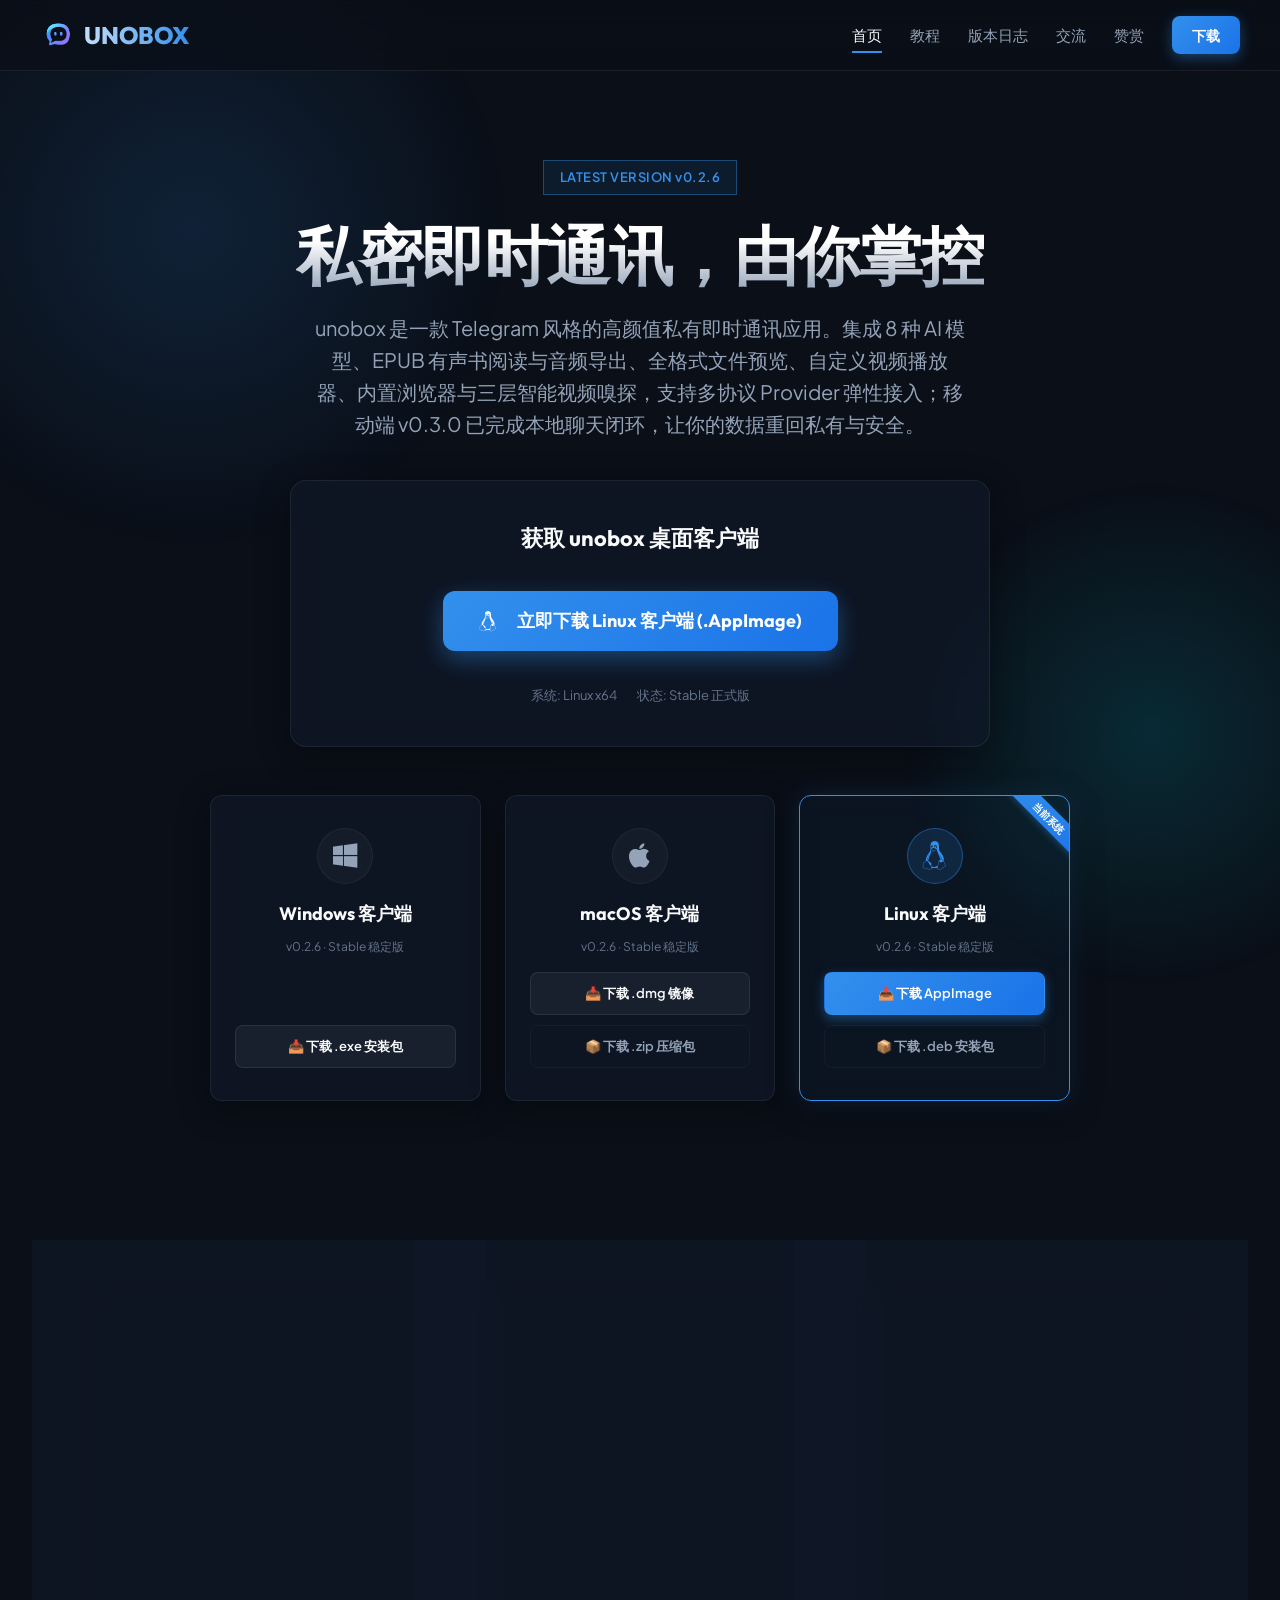
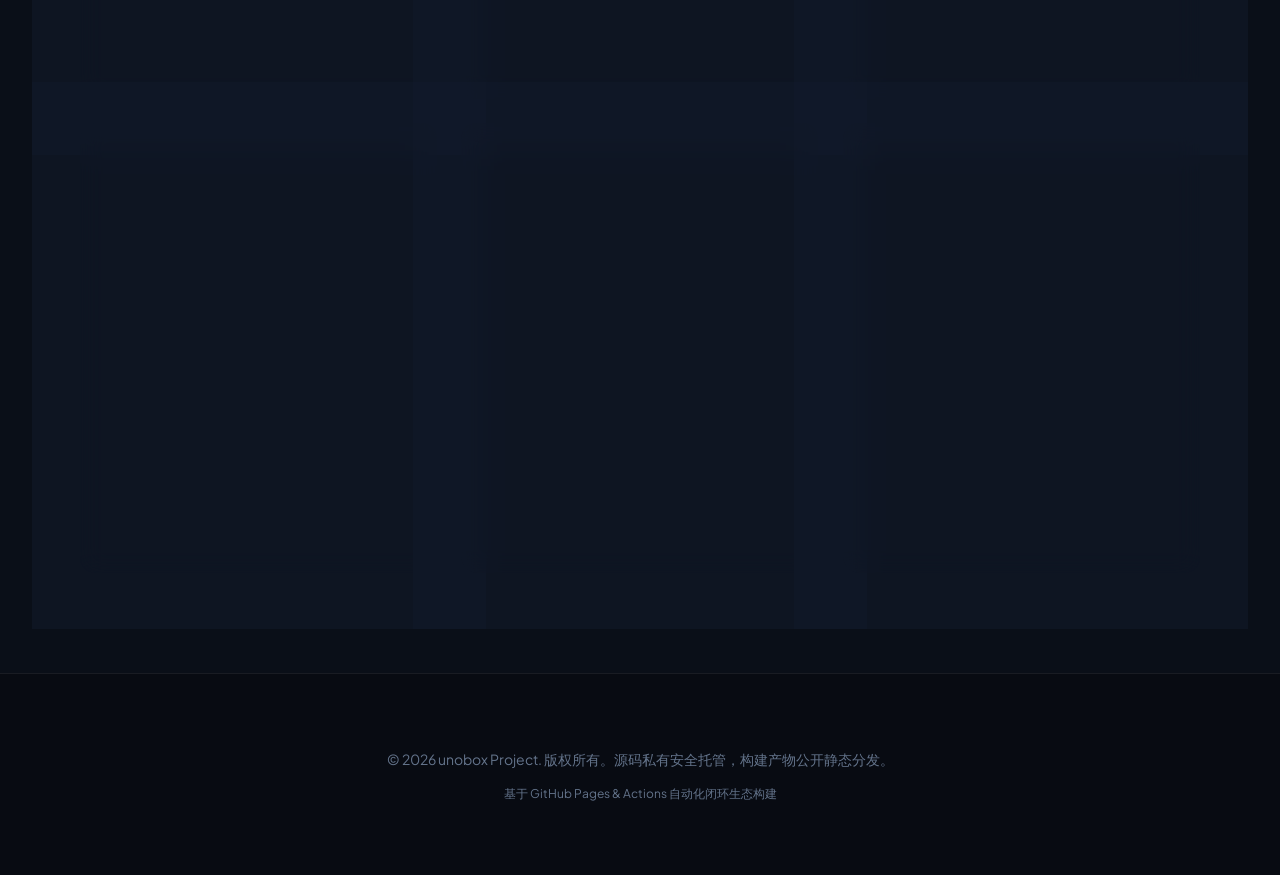
==== index.html @ 7100b358 "deploy: samjoeyang/unobox@f9435d2f062d0c96b556711389c3428096dec81f" ====
<!DOCTYPE html>
<html lang="zh-CN">

<head>
  <meta charset="UTF-8">
  <meta name="viewport" content="width=device-width, initial-scale=1.0">
  <title>unobox - 跨平台私有即时通讯应用官网</title>
  <meta name="description"
    content="unobox 是一款极速、安全的 Telegram 风格跨平台私有即时通讯应用，支持端到端加密，集成 8 种 AI 模型、全格式文件预览、内置浏览器智能嗅探，支持多协议 Provider 弹性接入。">
  <link rel="stylesheet" href="assets/style.css">
  <link rel="stylesheet" href="https://cdn.bootcdn.net/ajax/libs/font-awesome/6.5.2/css/all.min.css">
</head>

<body>
  <!-- 发光粒子装饰 -->
  <div class="bg-glow-1"></div>
  <div class="bg-glow-2"></div>

  <!-- 导航栏 -->
  <nav class="navbar">
    <a href="index.html" class="navbar-brand">
      <img src="icon/icon.png" alt="" class="navbar-icon"><span>UNOBOX</span>
    </a>
    <div class="nav-links">
      <a href="index.html" class="nav-link active">首页</a>
      <a href="usage.html" class="nav-link">教程</a>
      <a href="changelog.html" class="nav-link">版本日志</a>
      <a href="community.html" class="nav-link">交流</a>
      <a href="donate.html" class="nav-link">赞赏</a>
      <a href="unobox-Setup-0.1.0.exe" class="btn-nav-download" id="nav-download-btn">下载</a>
    </div>
  </nav>

  <!-- Hero 主视觉区 -->
  <section class="hero">
    <div class="badge-version">LATEST VERSION v0.3.0</div>
    <h1>私密即时通讯，由你掌控</h1>
    <p>unobox 是一款 Telegram 风格的高颜值私有即时通讯应用。集成 8 种 AI 模型、EPUB 有声书阅读与音频导出、全格式文件预览、自定义视频播放器、内置浏览器与三层智能视频嗅探，支持多协议 Provider
      弹性接入；移动端 v0.3.0 已完成本地聊天闭环，让你的数据重回私有与安全。</p>

    <!-- 下载卡片 -->
    <div class="glass-card download-hero-card">
      <h3 class="download-title">获取 unobox 桌面客户端</h3>

      <div class="download-buttons">
        <a href="https://github.com/samjoeyang/unobox-release/releases/download/v0.1.0/unobox-Setup-0.1.0.exe"
          class="btn-primary-lg" id="hero-download-btn">
          <span id="hero-download-icon"></span>
          <span id="hero-download-text">立即下载 Windows 客户端 (.exe)</span>
        </a>
      </div>

      <div class="download-meta">
        <span id="download-platform-info">系统: Windows x64 (NSIS)</span>
        <span>状态: Stable 正式版</span>
      </div>
    </div>

    <!-- 全平台版本下载区 -->
    <div class="platform-grid" id="platform-grid">
      <!-- Windows 卡片 -->
      <div class="platform-card" id="card-win">
        <div class="platform-icon">
          <i class="fa-brands fa-windows" style="font-size:28px"></i>
        </div>
        <h4 class="platform-title">Windows 客户端</h4>
        <span class="platform-version">v0.1.0 · Stable 稳定版</span>
        <div class="platform-download-buttons">
          <a href="#" id="win-primary-btn" class="btn-download-sm primary">
            📥 下载 .exe 安装包
          </a>
        </div>
      </div>

      <!-- macOS 卡片 -->
      <div class="platform-card" id="card-mac">
        <div class="platform-icon">
          <i class="fa-brands fa-apple" style="font-size:28px"></i>
        </div>
        <h4 class="platform-title">macOS 客户端</h4>
        <span class="platform-version">v0.1.0 · Stable 稳定版</span>
        <div class="platform-download-buttons">
          <a href="#" id="mac-primary-btn" class="btn-download-sm primary">
            📥 下载 .dmg 镜像
          </a>
          <a href="#" id="mac-secondary-btn" class="btn-download-sm secondary">
            📦 下载 .zip 压缩包
          </a>
        </div>
      </div>

      <!-- Linux 卡片 -->
      <div class="platform-card" id="card-linux">
        <div class="platform-icon">
          <i class="fa-brands fa-linux" style="font-size:28px"></i>
        </div>
        <h4 class="platform-title">Linux 客户端</h4>
        <span class="platform-version">v0.1.0 · Stable 稳定版</span>
        <div class="platform-download-buttons">
          <a href="#" id="linux-primary-btn" class="btn-download-sm primary">
            📥 下载 AppImage
          </a>
          <a href="#" id="linux-secondary-btn" class="btn-download-sm secondary">
            📦 下载 .deb 安装包
          </a>
        </div>
      </div>
    </div>
  </section>

  <!-- 特性卡片展示区 -->
  <section class="features-grid">
    <div class="glass-card feature-item">
      <div class="feature-icon">🛡️</div>
      <h3>数据主权，绝对掌控 🔒</h3>
      <p>支持纯本地 SQLite 存储模式，数据完全离线可用。三种协议均提供端到端加密：本地 XSalsa20-Poly1305 / WebSocket X3DH+Double Ratchet / Matrix Olm+Megolm，密钥备份恢复、多服务器管理均已内置。提供三种部署级加密策略（明文版 / 自由选择 / 强制加密），满足个人到企业的不同安全合规需求。自建服务端无第三方数据监控，Channel 支持仅本地保存，真正保障您的信息安全。</p>
    </div>
    <div class="glass-card feature-item">
      <div class="feature-icon">🎨</div>
      <h3>Telegram 风格，极致体验</h3>
      <p>高保真复刻 Telegram 三栏式布局、精美消息气泡、深色/浅色主题配色。完整实现群组管理、Channel、Bot 框架、话题模式、群投票、发言冷却等 Telegram 核心功能。</p>
    </div>
    <div class="glass-card feature-item">
      <div class="feature-icon">🔌</div>
      <h3>多协议接入，弹性扩展</h3>
      <p>基于 IServerProvider 统一接口设计，已完整实现本地存储、WebSocket 自建服务端、Matrix 联邦网络三种协议适配器。支持热插拔，无需重启即可增减服务器，打破协议壁垒。</p>
    </div>
    <div class="glass-card feature-item">
      <div class="feature-icon">🤖</div>
      <h3>8 种 AI 模型，深度集成</h3>
      <p>已完整接入 OpenAI、Claude、Gemini、DeepSeek、OpenRouter、Qwen、MiniMax 及自定义接口。支持流式逐字输出、思考过程可视化、多轮对话上下文、会话持久化存储，AI 能力触手可及。
      </p>
    </div>
    <div class="glass-card feature-item">
      <div class="feature-icon">🧩</div>
      <h3>全格式文件，一站预览</h3>
      <p><strong>📖 电子书与有声书</strong> — EPUB 完整阅读器（字号/行距/主题/CFI 位置记忆/FTS5 全文搜索），有声书 TTS 逐句朗读 + 自动翻页 + 导出 WAV/MP3 音频。</p>
      <p><strong>🎬 视频播放器</strong> — 自定义播放器（进度条拖拽/倍速 0.25x-16x/全屏控件/字幕系统/音量·进度·速度全持久化），FFmpeg 自动转码 + 封面缩略图 + 视频笔记。</p>
      <p>Word / Excel / CSV 在线预览，PDF 分页浏览，Markdown 渲染，开箱即用。</p>
    </div>
    <div class="glass-card feature-item">
      <div class="feature-icon">🌐</div>
      <h3>内置浏览器，智能嗅探</h3>
      <p>聊天中链接一键在独立浏览器窗口中打开（前进/后退/刷新/地址栏）。自动三层嗅探（URL 正则 + Content-Type + JS 注入）视频资源，嗅探到的 MP4 / M3U8 / HLS
        可一键弹出独立播放器窗口观看，搭配反检测脚本畅享无缝体验。</p>
    </div>
  </section>

  <!-- 底部 -->
  <footer class="footer">
    <p>© 2026 unobox Project. 版权所有。源码私有安全托管，构建产物公开静态分发。</p>
    <p style="font-size: 12px; color: var(--text-muted); margin-top: 8px;">基于 GitHub Pages & Actions 自动化闭环生态构建</p>
  </footer>

  <script>
    // 三个平台的图标 SVG
    const svgIcons = {
      win: `<i class="fa-brands fa-windows" style="font-size:20px;margin-right:8px;vertical-align:middle"></i>`,
      mac: `<i class="fa-brands fa-apple" style="font-size:20px;margin-right:8px;vertical-align:middle"></i>`,
      linux: `<i class="fa-brands fa-linux" style="font-size:20px;margin-right:8px;vertical-align:middle"></i>`
    };

    let currentVersion = '0.3.0'; // 默认 fallback

    // 智能检测操作系统
    function getOS() {
      if (navigator.userAgentData && navigator.userAgentData.platform) {
        const platform = navigator.userAgentData.platform.toLowerCase();
        if (platform.includes('mac')) return 'mac';
        if (platform.includes('linux')) return 'linux';
        if (platform.includes('win')) return 'win';
      }

      const ua = navigator.userAgent.toLowerCase();
      if (ua.indexOf('macintosh') >= 0 || ua.indexOf('mac os') >= 0) return 'mac';
      if (ua.indexOf('linux') >= 0 && ua.indexOf('android') === -1) return 'linux';
      return 'win'; // 默认 Windows
    }

    const detectedOS = getOS();

    function updateDownloadLinks(version) {
      const winExe = `https://github.com/samjoeyang/unobox-release/releases/download/v${version}/unobox-Setup-${version}.exe`;
      const macDmg = `https://github.com/samjoeyang/unobox-release/releases/download/v${version}/unobox-${version}-arm64.dmg`;
      const macZip = `https://github.com/samjoeyang/unobox-release/releases/download/v${version}/unobox-${version}-arm64-mac.zip`;
      const linuxAppImage = `https://github.com/samjoeyang/unobox-release/releases/download/v${version}/unobox-${version}.AppImage`;
      const linuxDeb = `https://github.com/samjoeyang/unobox-release/releases/download/v${version}/unobox_${version}_amd64.deb`;

      // 更新下方分类卡片中的链接
      document.getElementById('win-primary-btn').setAttribute('href', winExe);
      document.getElementById('mac-primary-btn').setAttribute('href', macDmg);
      document.getElementById('mac-secondary-btn').setAttribute('href', macZip);
      document.getElementById('linux-primary-btn').setAttribute('href', linuxAppImage);
      document.getElementById('linux-secondary-btn').setAttribute('href', linuxDeb);

      // 更新所有小卡片上的版本号文本
      const versionLabels = document.querySelectorAll('.platform-version');
      versionLabels.forEach(label => {
        label.innerText = `v${version} · Stable 稳定版`;
      });

      // 更新顶部 Badge 版本号
      const badge = document.querySelector('.badge-version');
      if (badge) {
        badge.innerText = `LATEST VERSION v${version}`;
      }

      // 根据系统平台更新主下载大按钮
      const heroBtn = document.getElementById('hero-download-btn');
      const heroText = document.getElementById('hero-download-text');
      const heroIcon = document.getElementById('hero-download-icon');
      const navBtn = document.getElementById('nav-download-btn');
      const platformInfo = document.getElementById('download-platform-info');

      // 清除可能残留的 active 类
      document.getElementById('card-win').classList.remove('active');
      document.getElementById('card-mac').classList.remove('active');
      document.getElementById('card-linux').classList.remove('active');

      if (detectedOS === 'mac') {
        heroBtn.setAttribute('href', macDmg);
        if (navBtn) navBtn.setAttribute('href', macDmg);
        heroText.innerText = ' 立即下载 macOS 客户端 (.dmg)';
        heroIcon.innerHTML = svgIcons.mac;
        if (platformInfo) platformInfo.innerText = '系统: macOS (Apple Silicon)';
        document.getElementById('card-mac').classList.add('active');
      } else if (detectedOS === 'linux') {
        heroBtn.setAttribute('href', linuxAppImage);
        if (navBtn) navBtn.setAttribute('href', linuxAppImage);
        heroText.innerText = ' 立即下载 Linux 客户端 (.AppImage)';
        heroIcon.innerHTML = svgIcons.linux;
        if (platformInfo) platformInfo.innerText = '系统: Linux x64';
        document.getElementById('card-linux').classList.add('active');
      } else {
        heroBtn.setAttribute('href', winExe);
        if (navBtn) navBtn.setAttribute('href', winExe);
        heroText.innerText = ' 立即下载 Windows 客户端 (.exe)';
        heroIcon.innerHTML = svgIcons.win;
        if (platformInfo) platformInfo.innerText = '系统: Windows x64 (NSIS)';
        document.getElementById('card-win').classList.add('active');
      }
    }

    // 自动获取最新版本号
    fetch('latest.yml')
      .then(res => res.text())
      .then(yml => {
        const match = yml.match(/version:\s*([0-9.]+)/);
        if (match && match[1]) {
          currentVersion = match[1];
        }
        updateDownloadLinks(currentVersion);
      })
      .catch(e => {
        console.log('读取 latest.yml 失败，采用默认版本链接');
        updateDownloadLinks(currentVersion);
      });
  </script>
  <!-- Google tag (gtag.js) -->
  <script async src="https://www.googletagmanager.com/gtag/js?id=G-DKH8M8LSNW"></script>
  <script>
    window.dataLayer = window.dataLayer || [];
    function gtag() { dataLayer.push(arguments); }
    gtag('js', new Date());

    gtag('config', 'G-DKH8M8LSNW');
  </script>
</body>

</html>
---- assets/style.css ----
/* ─── unobox Premium Design System — 静态官网公共样式 ─── */

@import url('https://fonts.googleapis.com/css2?family=Outfit:wght@300;400;500;600;700;800&family=Plus+Jakarta+Sans:wght@300;400;500;600;700&display=swap');

:root {
  --font-display: 'Outfit', sans-serif;
  --font-body: 'Plus Jakarta Sans', sans-serif;

  /* HSL 调色系统 */
  --bg-base: #0a0f18;
  --bg-surface: rgba(18, 26, 42, 0.6);
  --bg-surface-hover: rgba(26, 38, 60, 0.8);
  --border-color: rgba(255, 255, 255, 0.07);
  --border-glow: rgba(51, 144, 236, 0.2);

  /* 经典 Telegram 蓝渐变 */
  --primary: #3390ec;
  --primary-glow: rgba(51, 144, 236, 0.4);
  --primary-gradient: linear-gradient(135deg, #3390ec 0%, #1a73e8 100%);
  --accent-gradient: linear-gradient(135deg, #00f2fe 0%, #4facfe 100%);

  /* 文字 */
  --text-primary: #f8fafc;
  --text-secondary: #94a3b8;
  --text-muted: #64748b;

  --shadow-premium: 0 8px 32px 0 rgba(0, 0, 0, 0.37);
  --radius-lg: 16px;
  --radius-md: 12px;
  --radius-sm: 8px;

  --transition-smooth: all 0.4s cubic-bezier(0.16, 1, 0.3, 1);
}

/* 全局重置 */
*, *::before, *::after {
  box-sizing: border-box;
}

body {
  margin: 0;
  padding: 0;
  background-color: var(--bg-base);
  color: var(--text-primary);
  font-family: var(--font-body);
  -webkit-font-smoothing: antialiased;
  overflow-x: hidden;
  line-height: 1.6;
}

/* 背景酷炫流光粒子发光效果 */
.bg-glow-1 {
  position: fixed;
  top: -10%;
  left: -10%;
  width: 50vw;
  height: 50vw;
  background: radial-gradient(circle, rgba(51, 144, 236, 0.15) 0%, transparent 70%);
  z-index: -1;
  pointer-events: none;
  animation: float-glow 20s infinite alternate;
}

.bg-glow-2 {
  position: fixed;
  bottom: -10%;
  right: -10%;
  width: 40vw;
  height: 40vw;
  background: radial-gradient(circle, rgba(0, 242, 254, 0.12) 0%, transparent 70%);
  z-index: -1;
  pointer-events: none;
  animation: float-glow 25s infinite alternate-reverse;
}

@keyframes float-glow {
  0% { transform: translate(0, 0) scale(1); }
  100% { transform: translate(10%, 8%) scale(1.2); }
}

/* 导航栏 (Glassmorphism) */
.navbar {
  position: fixed;
  top: 0;
  left: 0;
  width: 100%;
  padding: 16px 40px;
  background: rgba(10, 15, 24, 0.7);
  backdrop-filter: blur(16px);
  -webkit-backdrop-filter: blur(16px);
  border-bottom: 1px solid var(--border-color);
  display: flex;
  justify-content: space-between;
  align-items: center;
  z-index: 1000;
  transition: var(--transition-smooth);
}

.navbar-brand {
  font-family: var(--font-display);
  font-size: 24px;
  font-weight: 800;
  background: linear-gradient(90deg, #fff, var(--primary));
  -webkit-background-clip: text;
  -webkit-text-fill-color: transparent;
  display: flex;
  align-items: center;
  gap: 8px;
  text-decoration: none;
}

.navbar-icon {
  width: 36px;
  height: 36px;
  border-radius: 6px;
  flex-shrink: 0;
  -webkit-text-fill-color: initial;
}

.nav-links {
  display: flex;
  gap: 28px;
  align-items: center;
}

.nav-link {
  color: var(--text-secondary);
  text-decoration: none;
  font-weight: 500;
  font-size: 15px;
  transition: var(--transition-smooth);
  position: relative;
}

.nav-link:hover, .nav-link.active {
  color: var(--text-primary);
}

.nav-link::after {
  content: '';
  position: absolute;
  bottom: -6px;
  left: 0;
  width: 0;
  height: 2px;
  background-color: var(--primary);
  transition: var(--transition-smooth);
}

.nav-link:hover::after, .nav-link.active::after {
  width: 100%;
}

/* Premium 按钮 */
.btn-nav-download {
  background: var(--primary-gradient);
  color: #fff;
  padding: 8px 20px;
  border-radius: var(--radius-sm);
  text-decoration: none;
  font-weight: 600;
  font-size: 14px;
  box-shadow: 0 4px 14px var(--primary-glow);
  transition: var(--transition-smooth);
}

.btn-nav-download:hover {
  transform: translateY(-2px);
  box-shadow: 0 6px 20px rgba(51, 144, 236, 0.6);
}

/* Hero Section */
.hero {
  padding: 160px 40px 100px;
  max-width: 1200px;
  margin: 0 auto;
  text-align: center;
  display: flex;
  flex-direction: column;
  align-items: center;
}

.badge-version {
  background: rgba(51, 144, 236, 0.1);
  border: 1px solid var(--primary-glow);
  color: var(--primary);
  padding: 6px 16px;
  border-radius: var(--radius-full);
  font-size: 13px;
  font-weight: 600;
  letter-spacing: 0.5px;
  margin-bottom: 24px;
  animation: pulse-border 2s infinite;
}

@keyframes pulse-border {
  0%, 100% { box-shadow: 0 0 0 0 rgba(51, 144, 236, 0.3); }
  50% { box-shadow: 0 0 0 8px rgba(51, 144, 236, 0); }
}

.hero h1 {
  font-family: var(--font-display);
  font-size: 64px;
  font-weight: 800;
  line-height: 1.15;
  margin: 0 0 20px 0;
  letter-spacing: -1.5px;
  background: linear-gradient(180deg, #ffffff 30%, var(--text-secondary) 100%);
  -webkit-background-clip: text;
  -webkit-text-fill-color: transparent;
}

.hero p {
  font-size: 20px;
  color: var(--text-secondary);
  max-width: 650px;
  margin: 0 0 40px 0;
  font-weight: 400;
}

/* 毛玻璃容器卡片 */
.glass-card {
  background: var(--bg-surface);
  backdrop-filter: blur(12px);
  -webkit-backdrop-filter: blur(12px);
  border: 1px solid var(--border-color);
  border-radius: var(--radius-lg);
  box-shadow: var(--shadow-premium);
  transition: var(--transition-smooth);
}

.glass-card:hover {
  border-color: var(--border-glow);
  box-shadow: 0 12px 40px rgba(51, 144, 236, 0.15);
}

/* 巨幅下载面板 */
.download-hero-card {
  padding: 40px;
  width: 100%;
  max-width: 700px;
  display: flex;
  flex-direction: column;
  gap: 24px;
  margin-bottom: 48px;
}

.download-title {
  font-size: 22px;
  font-weight: 700;
  margin: 0;
  font-family: var(--font-display);
}

.btn-primary-lg {
  background: var(--primary-gradient);
  color: #fff;
  padding: 16px 36px;
  border-radius: var(--radius-md);
  text-decoration: none;
  font-family: var(--font-display);
  font-weight: 700;
  font-size: 18px;
  display: inline-flex;
  align-items: center;
  justify-content: center;
  gap: 12px;
  box-shadow: 0 8px 24px var(--primary-glow);
  transition: var(--transition-smooth);
  border: none;
  cursor: pointer;
}

.btn-primary-lg:hover {
  transform: translateY(-3px) scale(1.02);
  box-shadow: 0 12px 32px rgba(51, 144, 236, 0.7);
}

.download-meta {
  font-size: 13px;
  color: var(--text-muted);
  display: flex;
  justify-content: center;
  gap: 20px;
}

.download-buttons {
  margin: 10px 0;
}

/* 全平台下载网格 */
.platform-grid {
  display: grid;
  grid-template-columns: repeat(3, 1fr);
  gap: 24px;
  width: 100%;
  max-width: 900px;
  margin: 0 auto 80px;
  padding: 0 20px;
}

/* 全平台下载卡片 */
.platform-card {
  padding: 32px 24px;
  display: flex;
  flex-direction: column;
  align-items: center;
  text-align: center;
  gap: 16px;
  background: var(--bg-surface);
  backdrop-filter: blur(12px);
  -webkit-backdrop-filter: blur(12px);
  border: 1px solid var(--border-color);
  border-radius: var(--radius-md);
  box-shadow: var(--shadow-premium);
  transition: var(--transition-smooth);
  position: relative;
  overflow: hidden;
}

.platform-card:hover {
  border-color: var(--border-glow);
  box-shadow: 0 12px 40px rgba(51, 144, 236, 0.12);
  transform: translateY(-4px);
}

/* 卡片内部的平台图标 */
.platform-card .platform-icon {
  width: 56px;
  height: 56px;
  display: flex;
  align-items: center;
  justify-content: center;
  border-radius: 50%;
  background: rgba(255, 255, 255, 0.03);
  border: 1px solid rgba(255, 255, 255, 0.05);
  color: var(--text-secondary);
  transition: var(--transition-smooth);
}

.platform-card:hover .platform-icon {
  transform: scale(1.1);
  color: var(--primary);
  background: rgba(51, 144, 236, 0.1);
  border-color: var(--primary-glow);
}

/* 卡片激活/高亮状态 */
.platform-card.active {
  border-color: var(--primary);
  background: rgba(51, 144, 236, 0.04);
  box-shadow: 0 0 24px rgba(51, 144, 236, 0.15), var(--shadow-premium);
}

.platform-card.active::before {
  content: '当前系统';
  position: absolute;
  top: 12px;
  right: -28px;
  background: var(--primary-gradient);
  color: #fff;
  font-size: 10px;
  font-weight: 700;
  padding: 2px 28px;
  transform: rotate(45deg);
  box-shadow: 0 2px 6px rgba(51, 144, 236, 0.3);
}

.platform-card.active .platform-icon {
  color: var(--primary);
  background: rgba(51, 144, 236, 0.15);
  border-color: var(--primary-glow);
}

.platform-title {
  font-family: var(--font-display);
  font-size: 18px;
  font-weight: 700;
  margin: 0;
  color: var(--text-primary);
  display: flex;
  align-items: center;
  gap: 6px;
}

.platform-version {
  font-size: 12px;
  color: var(--text-muted);
  margin-top: -8px;
}

/* 按钮组 */
.platform-download-buttons {
  display: flex;
  flex-direction: column;
  gap: 10px;
  width: 100%;
  margin-top: auto;
}

/* 精美小下载按钮 */
.btn-download-sm {
  width: 100%;
  padding: 10px 16px;
  font-size: 13px;
  font-weight: 600;
  border-radius: var(--radius-sm);
  text-decoration: none;
  display: inline-flex;
  align-items: center;
  justify-content: center;
  gap: 8px;
  transition: var(--transition-smooth);
}

.btn-download-sm svg {
  width: 16px;
  height: 16px;
  fill: currentColor;
}

/* 默认小按钮样式 */
.btn-download-sm.primary {
  background: rgba(255, 255, 255, 0.05);
  color: var(--text-primary);
  border: 1px solid rgba(255, 255, 255, 0.08);
}

.btn-download-sm.primary:hover {
  background: var(--primary-gradient);
  color: #fff;
  border-color: transparent;
  box-shadow: 0 4px 12px var(--primary-glow);
  transform: translateY(-1px);
}

.btn-download-sm.secondary {
  background: transparent;
  color: var(--text-secondary);
  border: 1px solid rgba(255, 255, 255, 0.04);
}

.btn-download-sm.secondary:hover {
  background: rgba(255, 255, 255, 0.04);
  color: var(--text-primary);
  border-color: rgba(255, 255, 255, 0.1);
  transform: translateY(-1px);
}

/* 卡片激活时的按钮高亮 */
.platform-card.active .btn-download-sm.primary {
  background: var(--primary-gradient);
  color: #fff;
  border-color: transparent;
  box-shadow: 0 4px 12px var(--primary-glow);
}

.platform-card.active .btn-download-sm.primary:hover {
  box-shadow: 0 6px 18px rgba(51, 144, 236, 0.6);
  transform: translateY(-2px);
}

/* 特性网格 */
.features-grid {
  display: grid;
  grid-template-columns: repeat(3, 1fr);
  gap: 24px;
  max-width: 1200px;
  width: 100%;
  padding: 0 40px 100px;
  margin: 0 auto;
}

.feature-item {
  padding: 32px;
  display: flex;
  flex-direction: column;
  gap: 16px;
  text-align: left;
}

.feature-icon {
  width: 48px;
  height: 48px;
  background: rgba(51, 144, 236, 0.1);
  border-radius: 12px;
  display: flex;
  align-items: center;
  justify-content: center;
  color: var(--primary);
  font-size: 24px;
}

.feature-item h3 {
  margin: 0;
  font-size: 20px;
  font-family: var(--font-display);
  font-weight: 700;
}

.feature-item p {
  margin: 0;
  font-size: 15px;
  color: var(--text-secondary);
  line-height: 1.6;
}

/* 教程页面样式 */
.container-narrow {
  max-width: 800px;
  margin: 140px auto 100px;
  padding: 0 24px;
}

.step-card {
  padding: 32px;
  margin-bottom: 32px;
  display: flex;
  gap: 24px;
  align-items: flex-start;
  text-align: left;
}

.step-num {
  width: 40px;
  height: 40px;
  border-radius: 50%;
  background: var(--primary-gradient);
  display: flex;
  align-items: center;
  justify-content: center;
  font-weight: 800;
  font-size: 18px;
  flex-shrink: 0;
  box-shadow: 0 4px 10px var(--primary-glow);
}

.step-content h3 {
  margin: 0 0 10px 0;
  font-size: 20px;
  font-family: var(--font-display);
  font-weight: 700;
}

.step-content p {
  margin: 0 0 16px 0;
  font-size: 15px;
  color: var(--text-secondary);
}

.terminal-box {
  background: #05070c;
  border: 1px solid var(--border-color);
  border-radius: var(--radius-sm);
  padding: 14px 20px;
  font-family: 'Courier New', Courier, monospace;
  color: #00f2fe;
  font-size: 14px;
  overflow-x: auto;
  user-select: all;
}

/* 版本日志页面样式 */
.changelog-timeline {
  display: flex;
  flex-direction: column;
  gap: 40px;
  position: relative;
  text-align: left;
  padding-left: 20px;
}

.changelog-timeline::before {
  content: '';
  position: absolute;
  top: 10px;
  left: 4px;
  bottom: 10px;
  width: 2px;
  background: var(--border-color);
}

.changelog-card {
  padding: 32px;
  position: relative;
}

.changelog-card::before {
  content: '';
  position: absolute;
  top: 38px;
  left: -21px;
  width: 12px;
  height: 12px;
  border-radius: 50%;
  background: var(--primary);
  border: 4px solid var(--bg-base);
  box-shadow: 0 0 0 4px var(--primary-glow);
}

.changelog-header {
  display: flex;
  justify-content: space-between;
  align-items: center;
  border-bottom: 1px solid var(--border-color);
  padding-bottom: 16px;
  margin-bottom: 20px;
}

.changelog-version {
  font-size: 22px;
  font-weight: 800;
  font-family: var(--font-display);
  color: var(--primary);
  margin: 0;
}

.changelog-date {
  font-size: 14px;
  color: var(--text-muted);
  font-weight: 500;
}

.changelog-body {
  font-size: 15px;
  color: var(--text-secondary);
}

.changelog-body ul {
  margin: 10px 0;
  padding-left: 20px;
}

.changelog-body li {
  margin-bottom: 8px;
}

.changelog-body h3 {
  font-size: 16px;
  color: var(--text-primary);
  margin: 20px 0 10px 0;
}

/* 底部声明 */
.footer {
  text-align: center;
  padding: 60px 40px;
  color: var(--text-muted);
  font-size: 14px;
  border-top: 1px solid var(--border-color);
  background: rgba(5, 7, 12, 0.4);
}

/* 移动端适配 */
@media (max-width: 1024px) {
  .features-grid {
    grid-template-columns: repeat(2, 1fr);
  }
}

@media (max-width: 900px) {
  .navbar {
    padding: 16px 20px;
  }
  .hero h1 {
    font-size: 42px;
  }
  .platform-grid {
    grid-template-columns: 1fr;
    max-width: 450px;
    margin: 0 auto 60px;
  }
}

@media (max-width: 680px) {
  .features-grid {
    grid-template-columns: 1fr;
    padding: 0 20px 80px;
  }
  
  .container-narrow {
    margin-top: 100px;
    padding: 0 16px;
  }
}

@media (max-width: 600px) {
  .navbar {
    padding: 12px 16px;
  }
  
  .navbar-brand {
    font-size: 18px;
  }
  
  .nav-links {
    gap: 12px;
  }
  
  .nav-link {
    font-size: 13px;
  }
  
  .btn-nav-download {
    padding: 4px 10px;
    font-size: 12px;
    box-shadow: none;
    border: 1px solid var(--primary-glow);
    background: transparent;
    color: var(--primary);
  }
  
  .btn-nav-download:hover {
    background: var(--primary);
    color: #fff;
    transform: none;
  }
  
  .hero {
    padding: 120px 20px 60px;
  }
  
  .hero p {
    font-size: 16px;
    margin-bottom: 24px;
  }
  
  .download-hero-card {
    padding: 24px 16px;
    margin-bottom: 40px;
  }
  
  .btn-primary-lg {
    padding: 12px 24px;
    font-size: 16px;
    width: 100%;
  }
  
  .download-meta {
    gap: 10px;
    flex-wrap: wrap;
  }
  
  .step-card {
    flex-direction: column;
    align-items: center;
    text-align: center;
    gap: 16px;
    padding: 20px;
  }
}

@media (max-width: 480px) {
  .hero h1 {
    font-size: 32px;
  }
  
  .changelog-header {
    flex-direction: column;
    align-items: flex-start;
    gap: 6px;
  }
}

@media (max-width: 380px) {
  .navbar .btn-nav-download {
    display: none;
  }
}
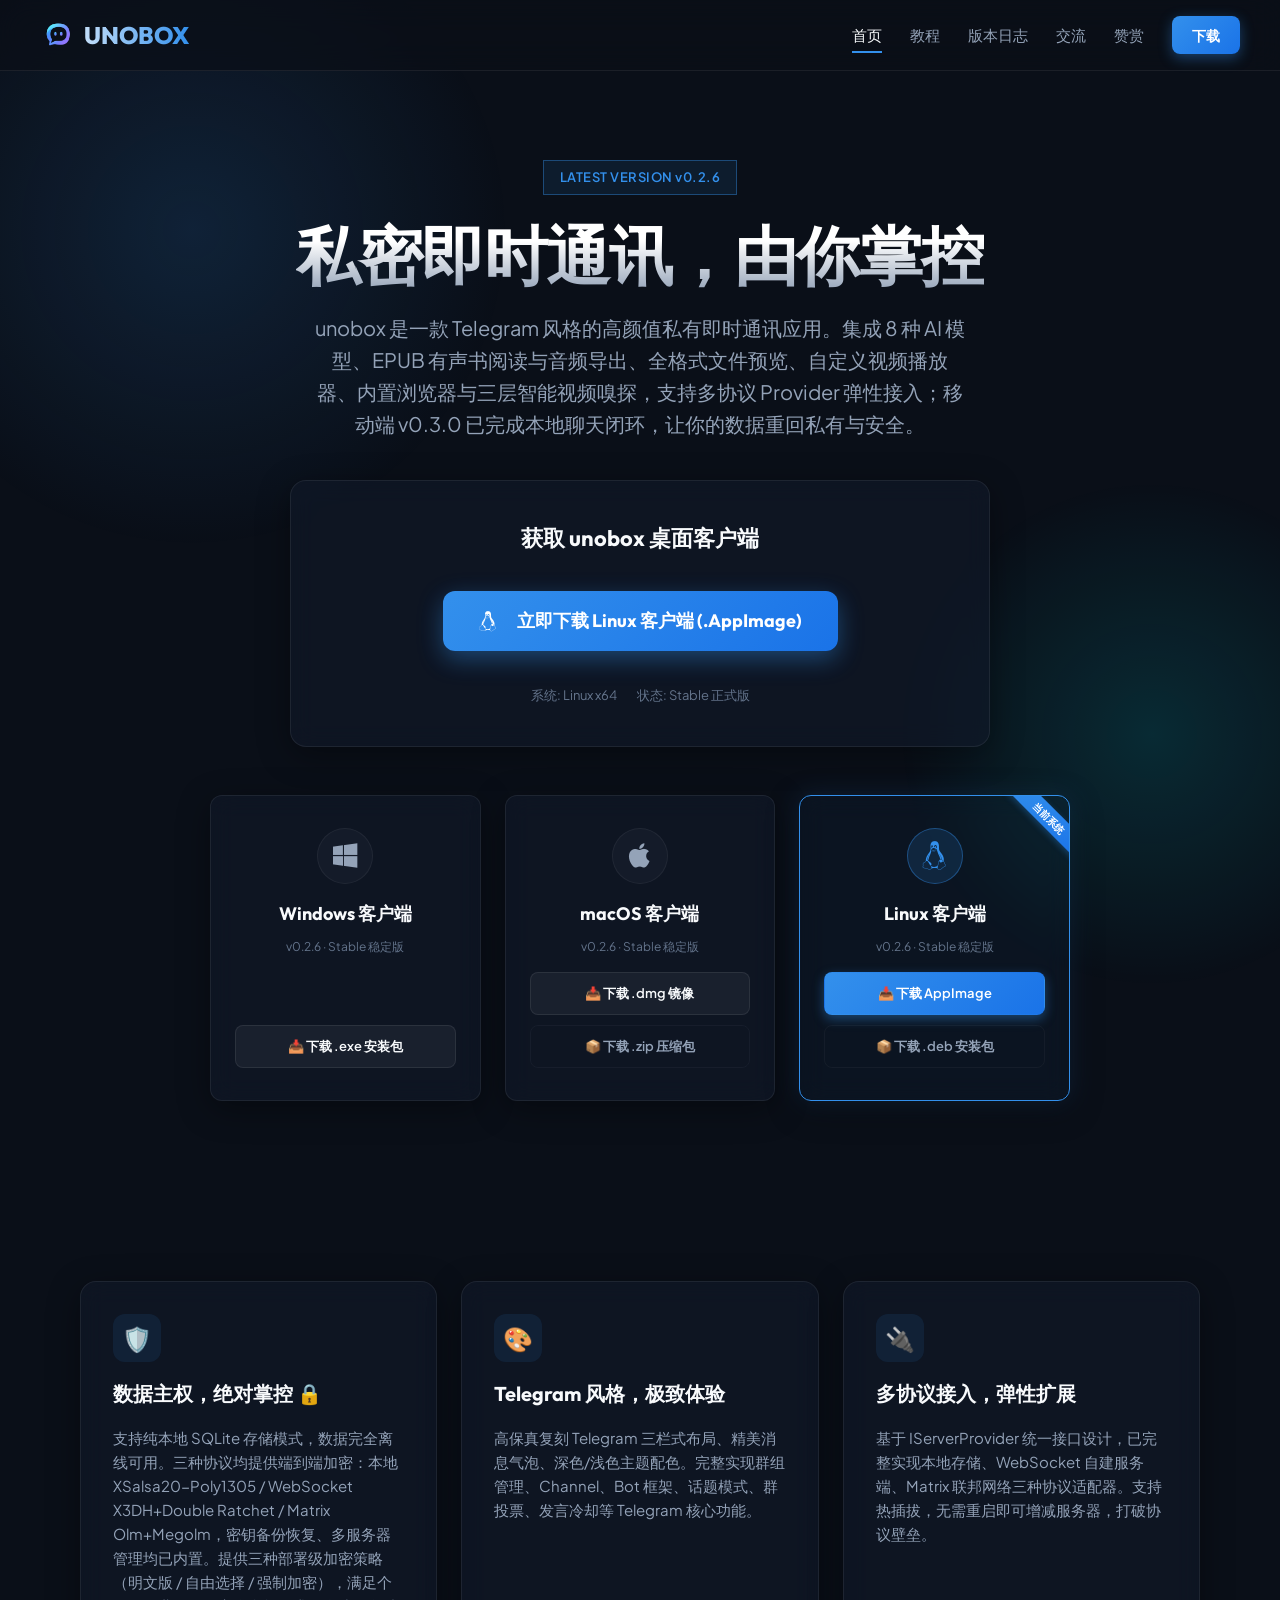
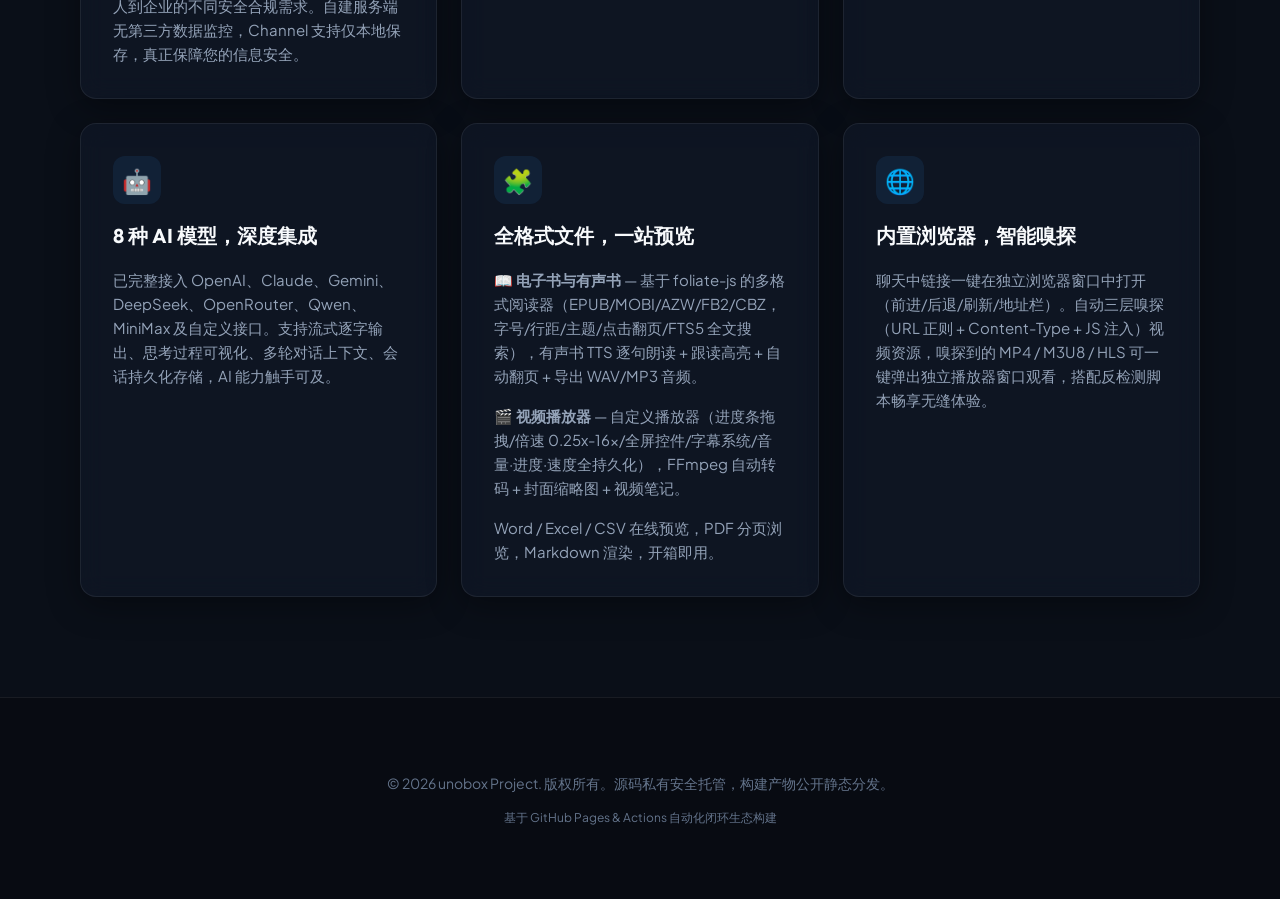
==== commit 36a1f979: "deploy: samjoeyang/unobox@160080257b009b1eec4bac1775c4c5010f35136c" ====
--- a/index.html
+++ b/index.html
@@ -134,7 +134,7 @@
     <div class="glass-card feature-item">
       <div class="feature-icon">🧩</div>
       <h3>全格式文件，一站预览</h3>
-      <p><strong>📖 电子书与有声书</strong> — EPUB 完整阅读器（字号/行距/主题/CFI 位置记忆/FTS5 全文搜索），有声书 TTS 逐句朗读 + 自动翻页 + 导出 WAV/MP3 音频。</p>
+      <p><strong>📖 电子书与有声书</strong> — 基于 foliate-js 的多格式阅读器（EPUB/MOBI/AZW/FB2/CBZ，字号/行距/主题/点击翻页/FTS5 全文搜索），有声书 TTS 逐句朗读 + 跟读高亮 + 自动翻页 + 导出 WAV/MP3 音频。</p>
       <p><strong>🎬 视频播放器</strong> — 自定义播放器（进度条拖拽/倍速 0.25x-16x/全屏控件/字幕系统/音量·进度·速度全持久化），FFmpeg 自动转码 + 封面缩略图 + 视频笔记。</p>
       <p>Word / Excel / CSV 在线预览，PDF 分页浏览，Markdown 渲染，开箱即用。</p>
     </div>
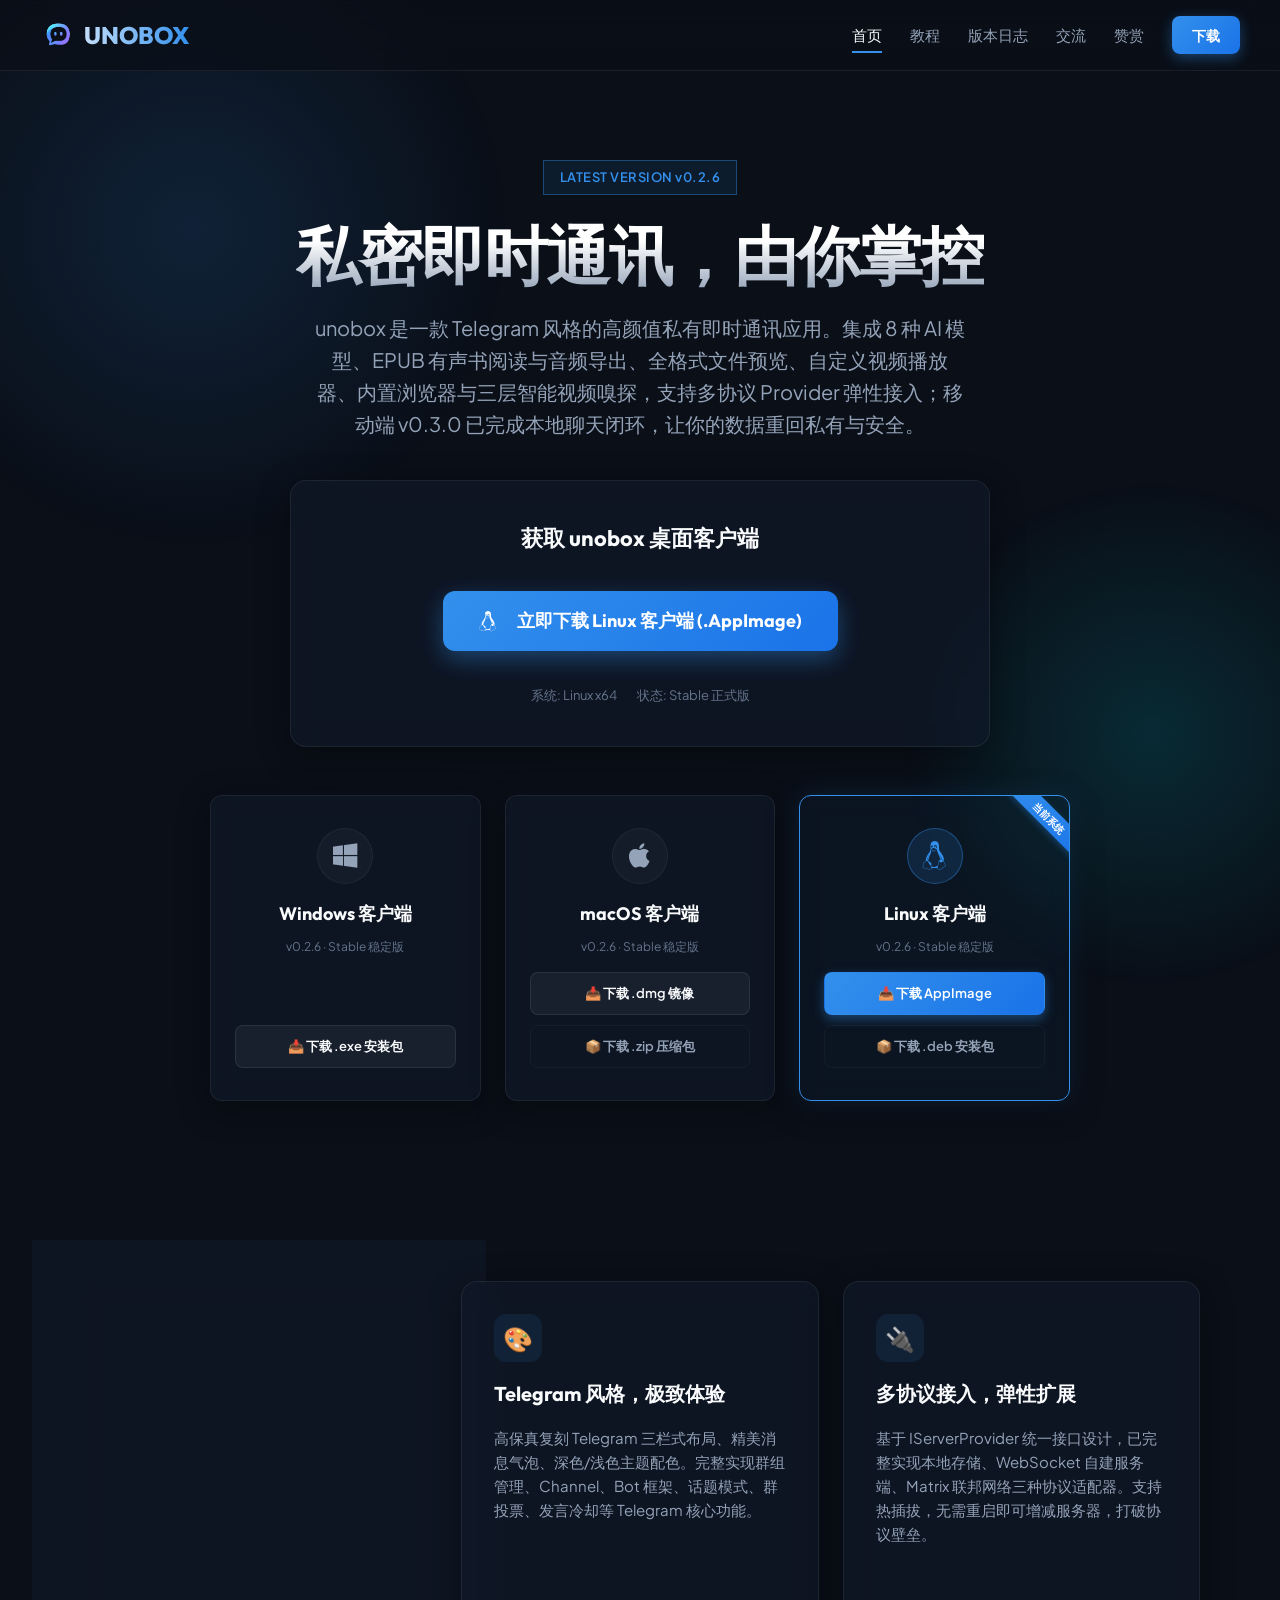
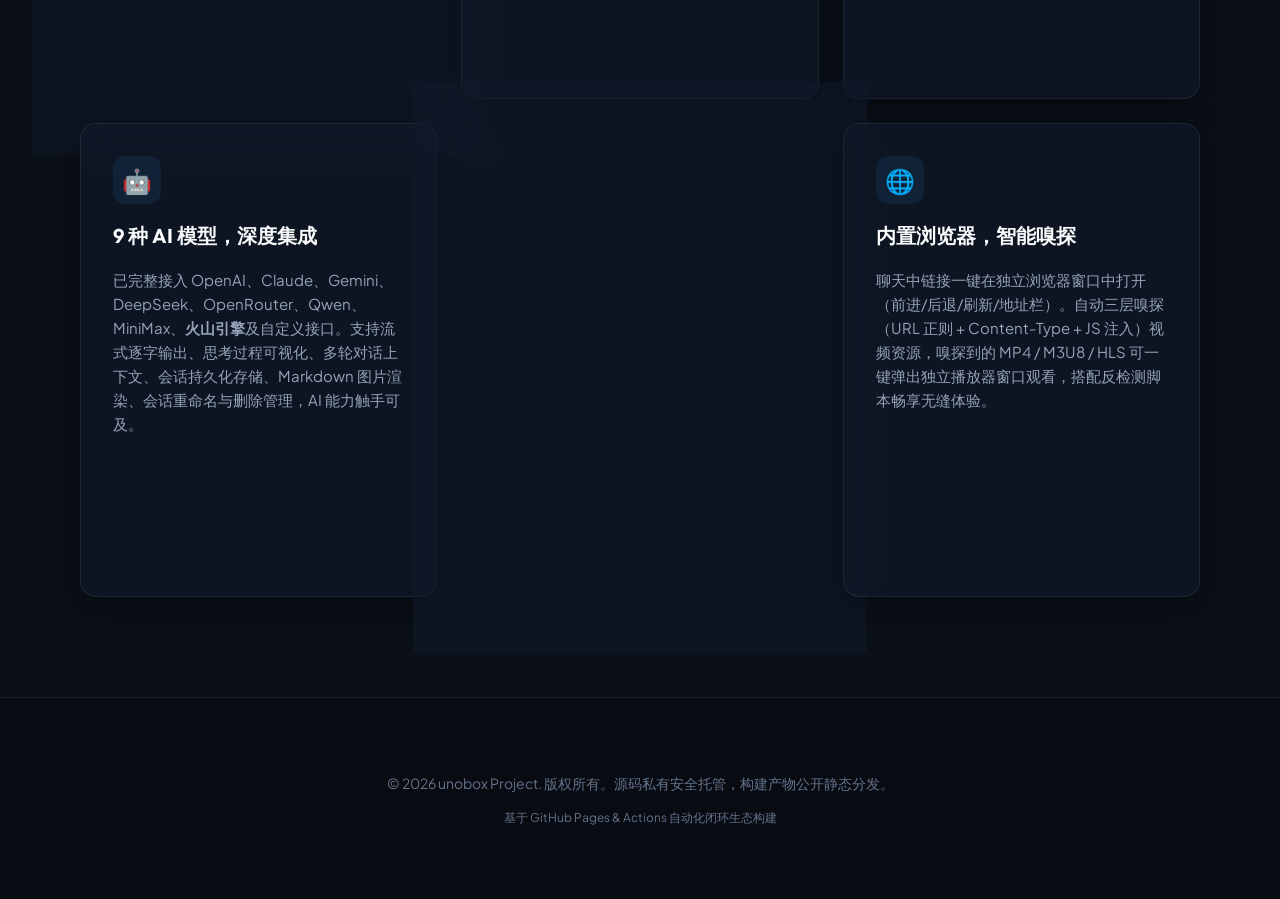
==== commit 3e1bf9bb: "deploy: samjoeyang/unobox@0e44ac885e9d91863a27afc3311bc1b80602ac27" ====
--- a/index.html
+++ b/index.html
@@ -6,7 +6,7 @@
   <meta name="viewport" content="width=device-width, initial-scale=1.0">
   <title>unobox - 跨平台私有即时通讯应用官网</title>
   <meta name="description"
-    content="unobox 是一款极速、安全的 Telegram 风格跨平台私有即时通讯应用，支持端到端加密，集成 8 种 AI 模型、全格式文件预览、内置浏览器智能嗅探，支持多协议 Provider 弹性接入。">
+    content="unobox 是一款极速、安全的 Telegram 风格跨平台私有即时通讯应用，支持端到端加密，集成 9 种 AI 模型（含火山引擎）、全格式文件预览、内置浏览器智能嗅探，支持多协议 Provider 弹性接入。">
   <link rel="stylesheet" href="assets/style.css">
   <link rel="stylesheet" href="https://cdn.bootcdn.net/ajax/libs/font-awesome/6.5.2/css/all.min.css">
 </head>
@@ -127,8 +127,8 @@
     </div>
     <div class="glass-card feature-item">
       <div class="feature-icon">🤖</div>
-      <h3>8 种 AI 模型，深度集成</h3>
-      <p>已完整接入 OpenAI、Claude、Gemini、DeepSeek、OpenRouter、Qwen、MiniMax 及自定义接口。支持流式逐字输出、思考过程可视化、多轮对话上下文、会话持久化存储，AI 能力触手可及。
+      <h3>9 种 AI 模型，深度集成</h3>
+      <p>已完整接入 OpenAI、Claude、Gemini、DeepSeek、OpenRouter、Qwen、MiniMax、<strong>火山引擎</strong>及自定义接口。支持流式逐字输出、思考过程可视化、多轮对话上下文、会话持久化存储、Markdown 图片渲染、会话重命名与删除管理，AI 能力触手可及。
       </p>
     </div>
     <div class="glass-card feature-item">
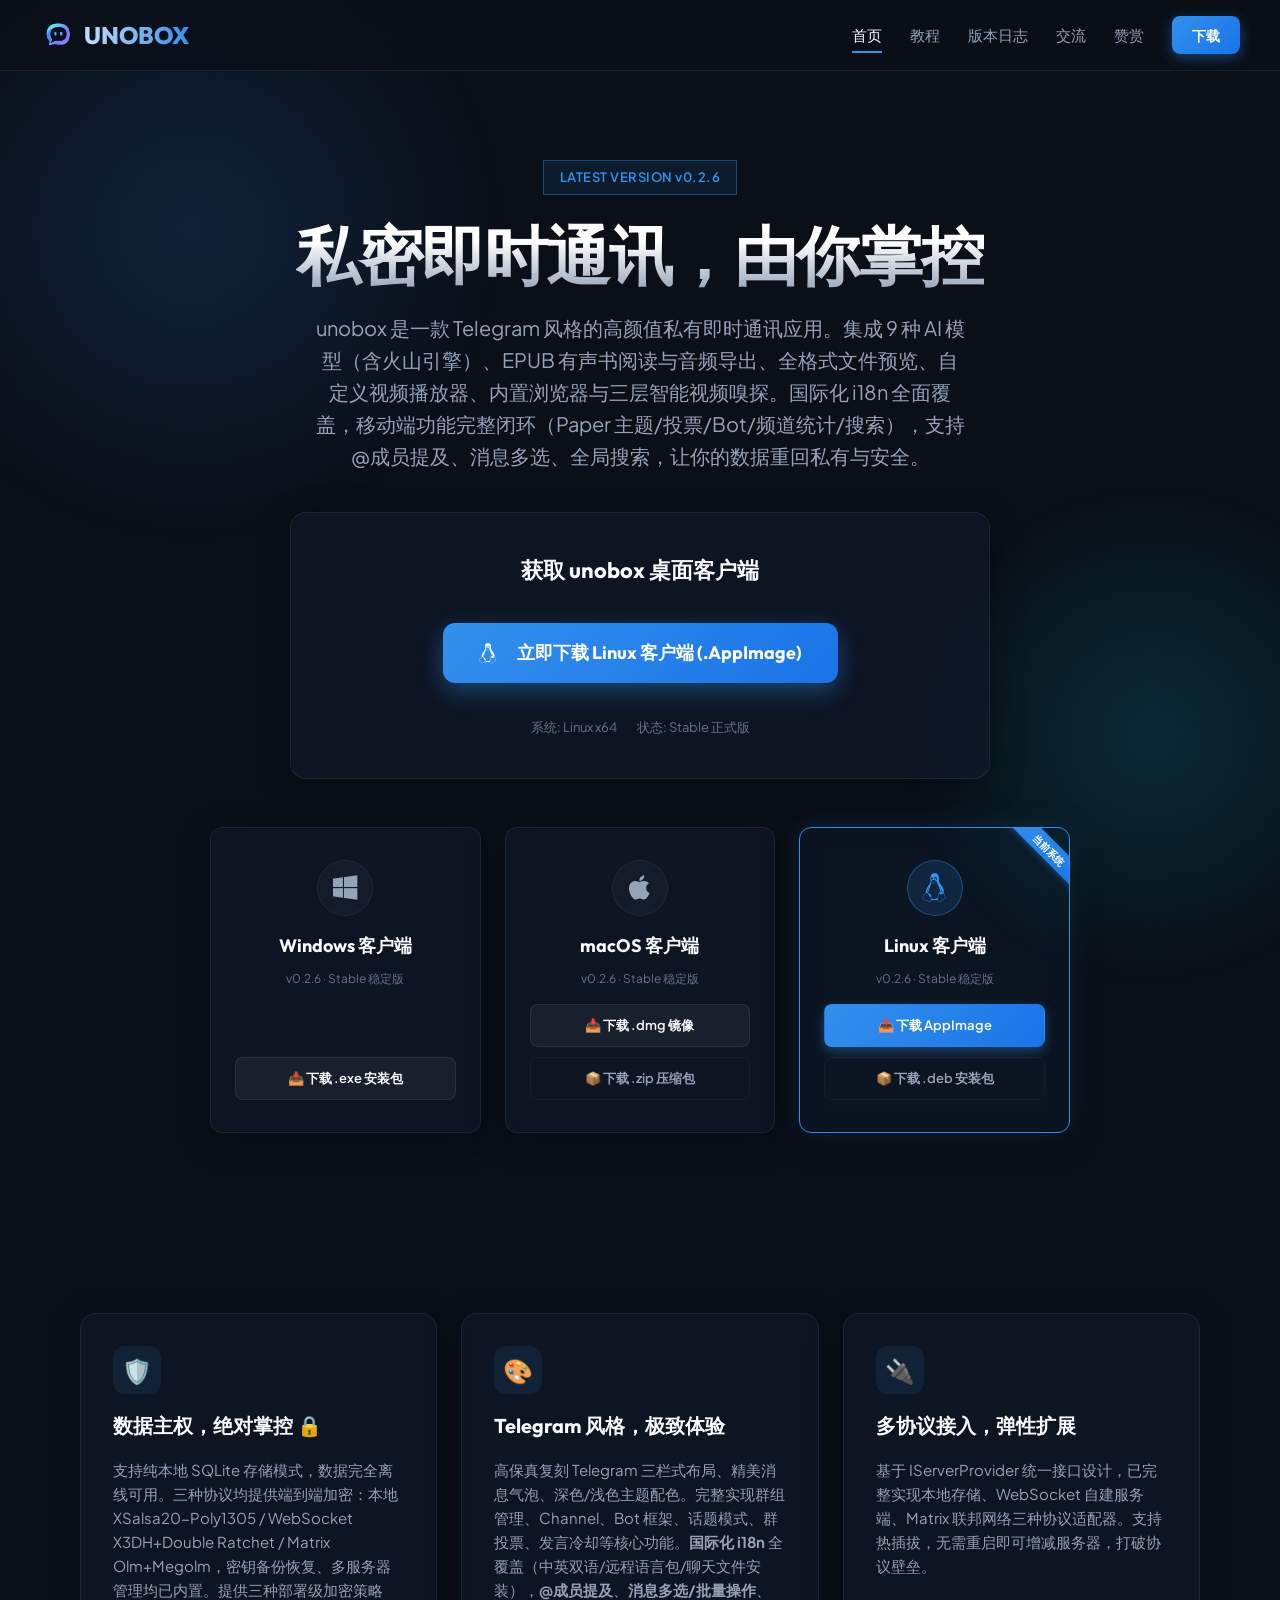
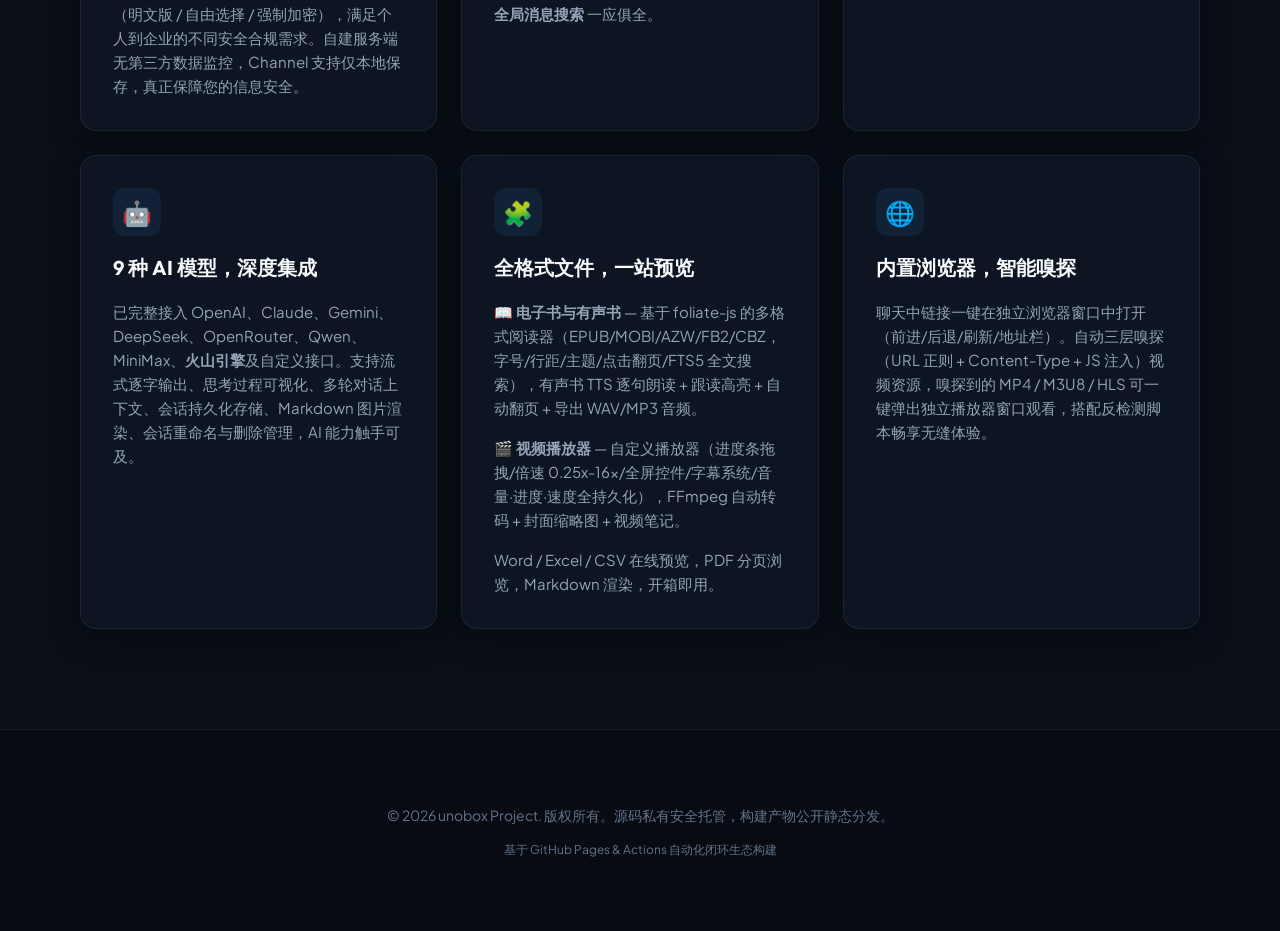
==== commit 72a836dd: "deploy: samjoeyang/unobox@f7997282695ddc6f2508a1f9e4da67fd5afc7105" ====
--- a/index.html
+++ b/index.html
@@ -33,10 +33,9 @@
 
   <!-- Hero 主视觉区 -->
   <section class="hero">
-    <div class="badge-version">LATEST VERSION v0.3.0</div>
+    <div class="badge-version">LATEST VERSION v0.3.5</div>
     <h1>私密即时通讯，由你掌控</h1>
-    <p>unobox 是一款 Telegram 风格的高颜值私有即时通讯应用。集成 8 种 AI 模型、EPUB 有声书阅读与音频导出、全格式文件预览、自定义视频播放器、内置浏览器与三层智能视频嗅探，支持多协议 Provider
-      弹性接入；移动端 v0.3.0 已完成本地聊天闭环，让你的数据重回私有与安全。</p>
+    <p>unobox 是一款 Telegram 风格的高颜值私有即时通讯应用。集成 9 种 AI 模型（含火山引擎）、EPUB 有声书阅读与音频导出、全格式文件预览、自定义视频播放器、内置浏览器与三层智能视频嗅探。国际化 i18n 全面覆盖，移动端功能完整闭环（Paper 主题/投票/Bot/频道统计/搜索），支持 @成员提及、消息多选、全局搜索，让你的数据重回私有与安全。</p>
 
     <!-- 下载卡片 -->
     <div class="glass-card download-hero-card">
@@ -118,7 +117,7 @@
     <div class="glass-card feature-item">
       <div class="feature-icon">🎨</div>
       <h3>Telegram 风格，极致体验</h3>
-      <p>高保真复刻 Telegram 三栏式布局、精美消息气泡、深色/浅色主题配色。完整实现群组管理、Channel、Bot 框架、话题模式、群投票、发言冷却等 Telegram 核心功能。</p>
+      <p>高保真复刻 Telegram 三栏式布局、精美消息气泡、深色/浅色主题配色。完整实现群组管理、Channel、Bot 框架、话题模式、群投票、发言冷却等核心功能。<strong>国际化 i18n</strong> 全覆盖（中英双语/远程语言包/聊天文件安装），<strong>@成员提及</strong>、<strong>消息多选/批量操作</strong>、<strong>全局消息搜索</strong> 一应俱全。</p>
     </div>
     <div class="glass-card feature-item">
       <div class="feature-icon">🔌</div>
@@ -160,7 +159,7 @@
       linux: `<i class="fa-brands fa-linux" style="font-size:20px;margin-right:8px;vertical-align:middle"></i>`
     };
 
-    let currentVersion = '0.3.0'; // 默认 fallback
+    let currentVersion = '0.3.5'; // 默认 fallback
 
     // 智能检测操作系统
     function getOS() {
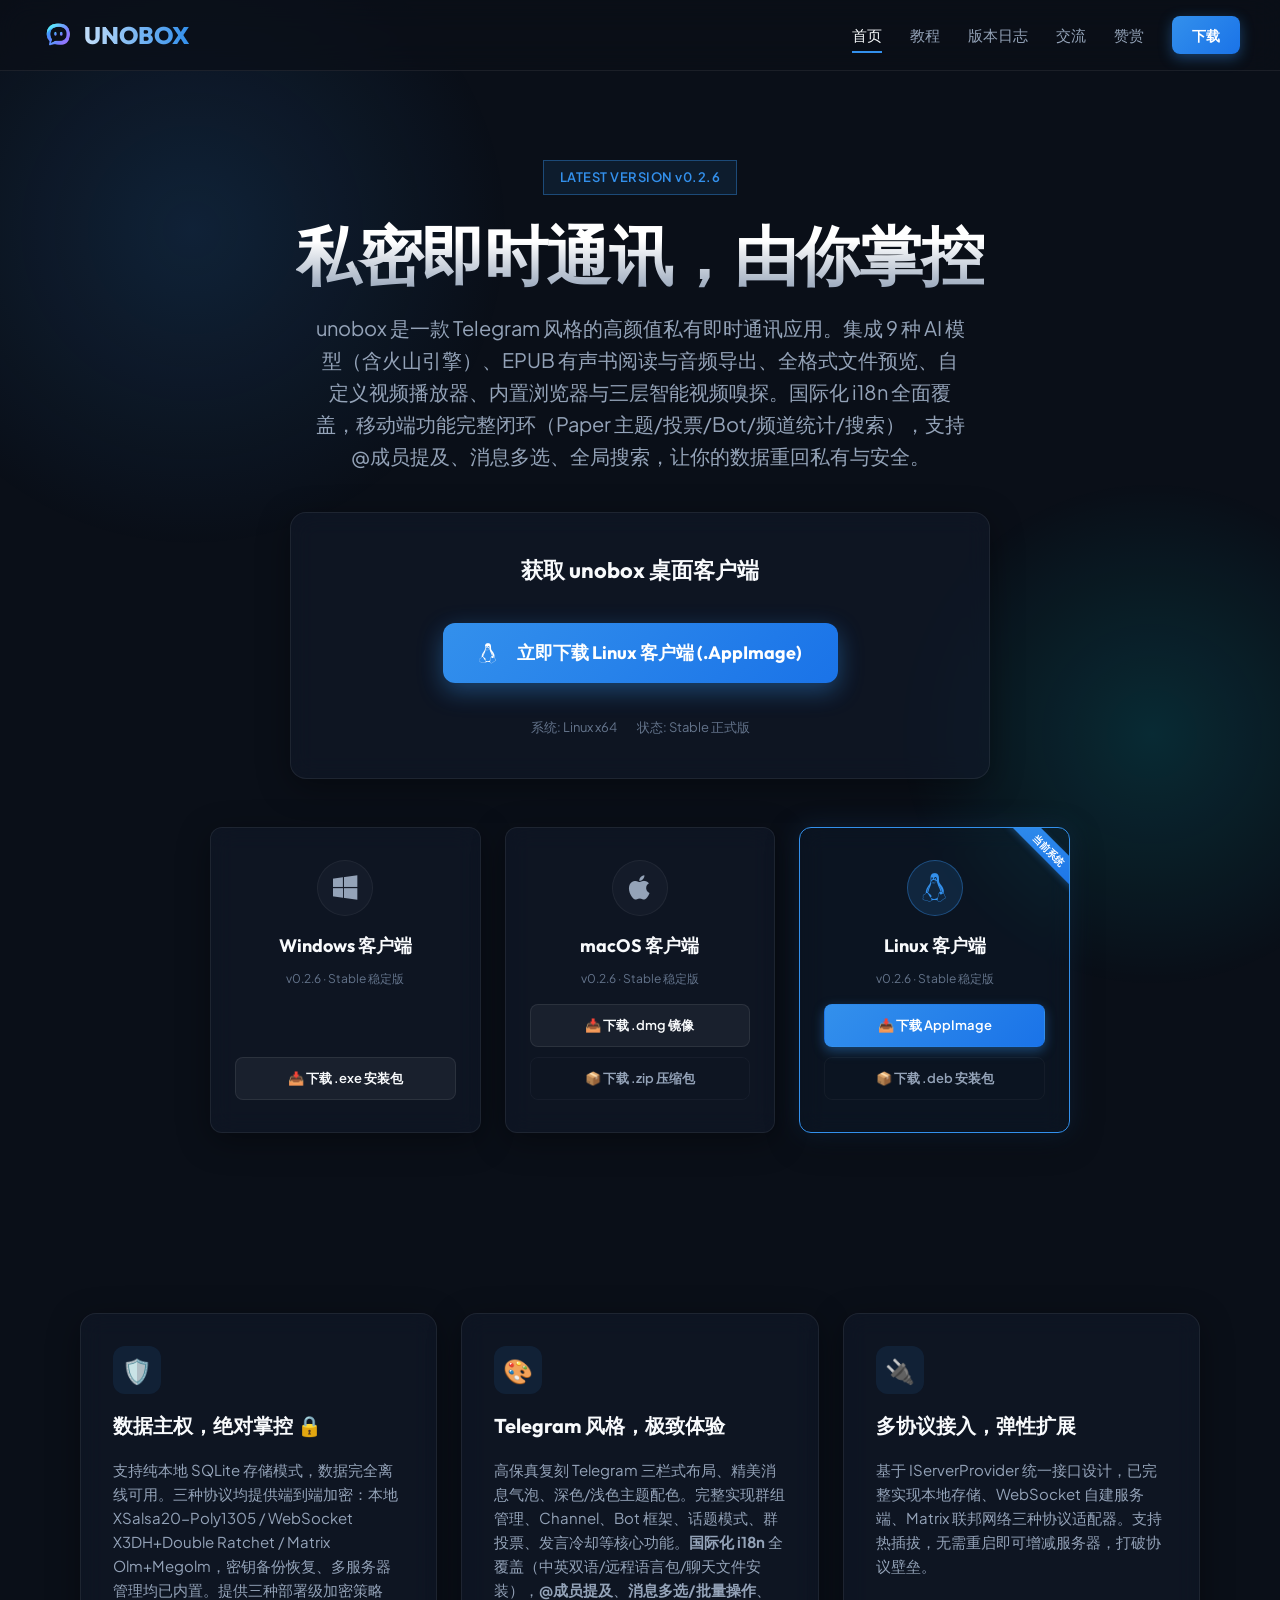
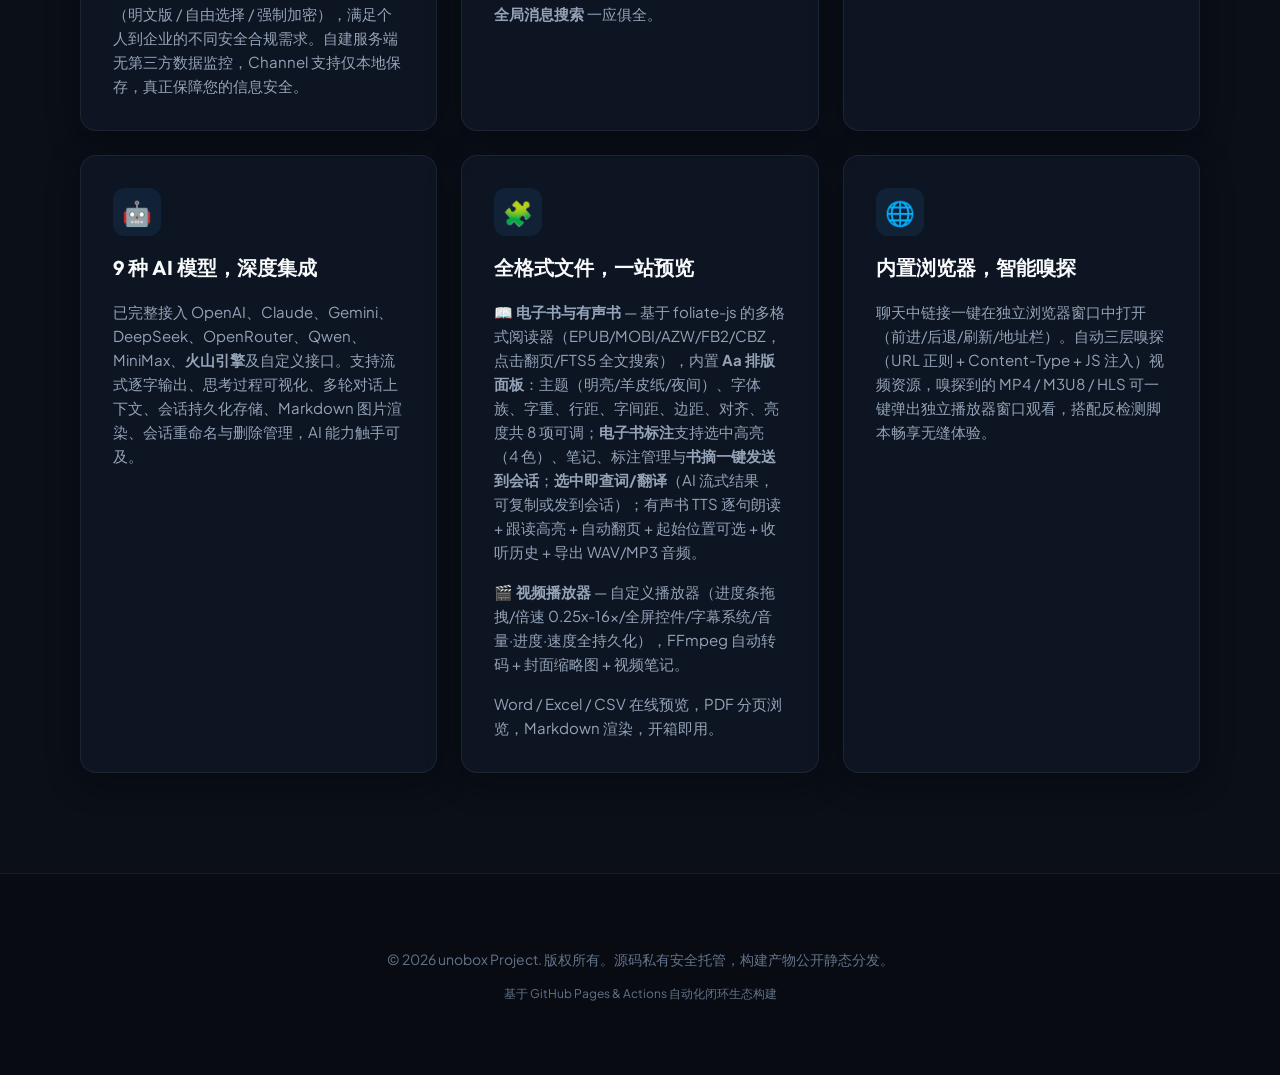
==== commit 3f2a89cc: "deploy: samjoeyang/unobox@9372f02e58c116be9b1ecba01d9f77f906af7db9" ====
--- a/index.html
+++ b/index.html
@@ -133,7 +133,7 @@
     <div class="glass-card feature-item">
       <div class="feature-icon">🧩</div>
       <h3>全格式文件，一站预览</h3>
-      <p><strong>📖 电子书与有声书</strong> — 基于 foliate-js 的多格式阅读器（EPUB/MOBI/AZW/FB2/CBZ，字号/行距/主题/点击翻页/FTS5 全文搜索），有声书 TTS 逐句朗读 + 跟读高亮 + 自动翻页 + 导出 WAV/MP3 音频。</p>
+      <p><strong>📖 电子书与有声书</strong> — 基于 foliate-js 的多格式阅读器（EPUB/MOBI/AZW/FB2/CBZ，点击翻页/FTS5 全文搜索），内置 <strong>Aa 排版面板</strong>：主题（明亮/羊皮纸/夜间）、字体族、字重、行距、字间距、边距、对齐、亮度共 8 项可调；<strong>电子书标注</strong>支持选中高亮（4 色）、笔记、标注管理与<strong>书摘一键发送到会话</strong>；<strong>选中即查词/翻译</strong>（AI 流式结果，可复制或发到会话）；有声书 TTS 逐句朗读 + 跟读高亮 + 自动翻页 + 起始位置可选 + 收听历史 + 导出 WAV/MP3 音频。</p>
       <p><strong>🎬 视频播放器</strong> — 自定义播放器（进度条拖拽/倍速 0.25x-16x/全屏控件/字幕系统/音量·进度·速度全持久化），FFmpeg 自动转码 + 封面缩略图 + 视频笔记。</p>
       <p>Word / Excel / CSV 在线预览，PDF 分页浏览，Markdown 渲染，开箱即用。</p>
     </div>
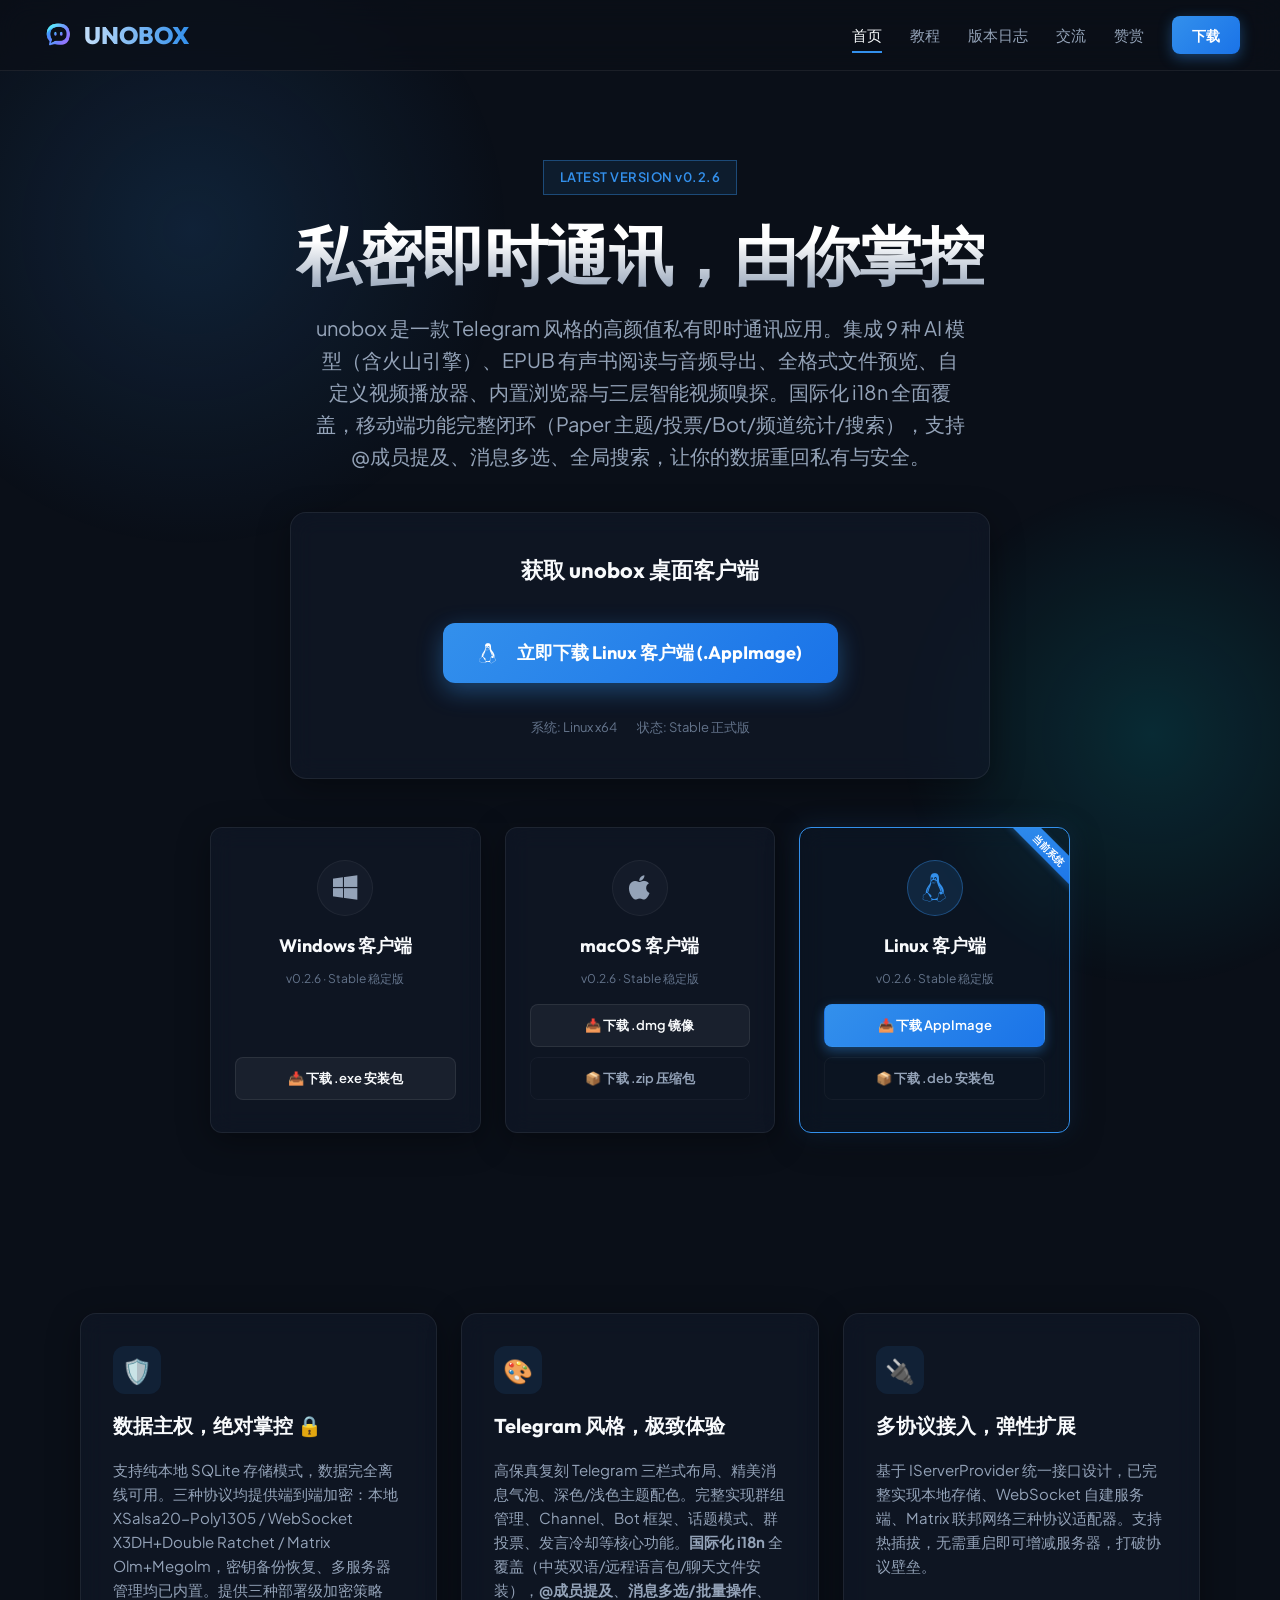
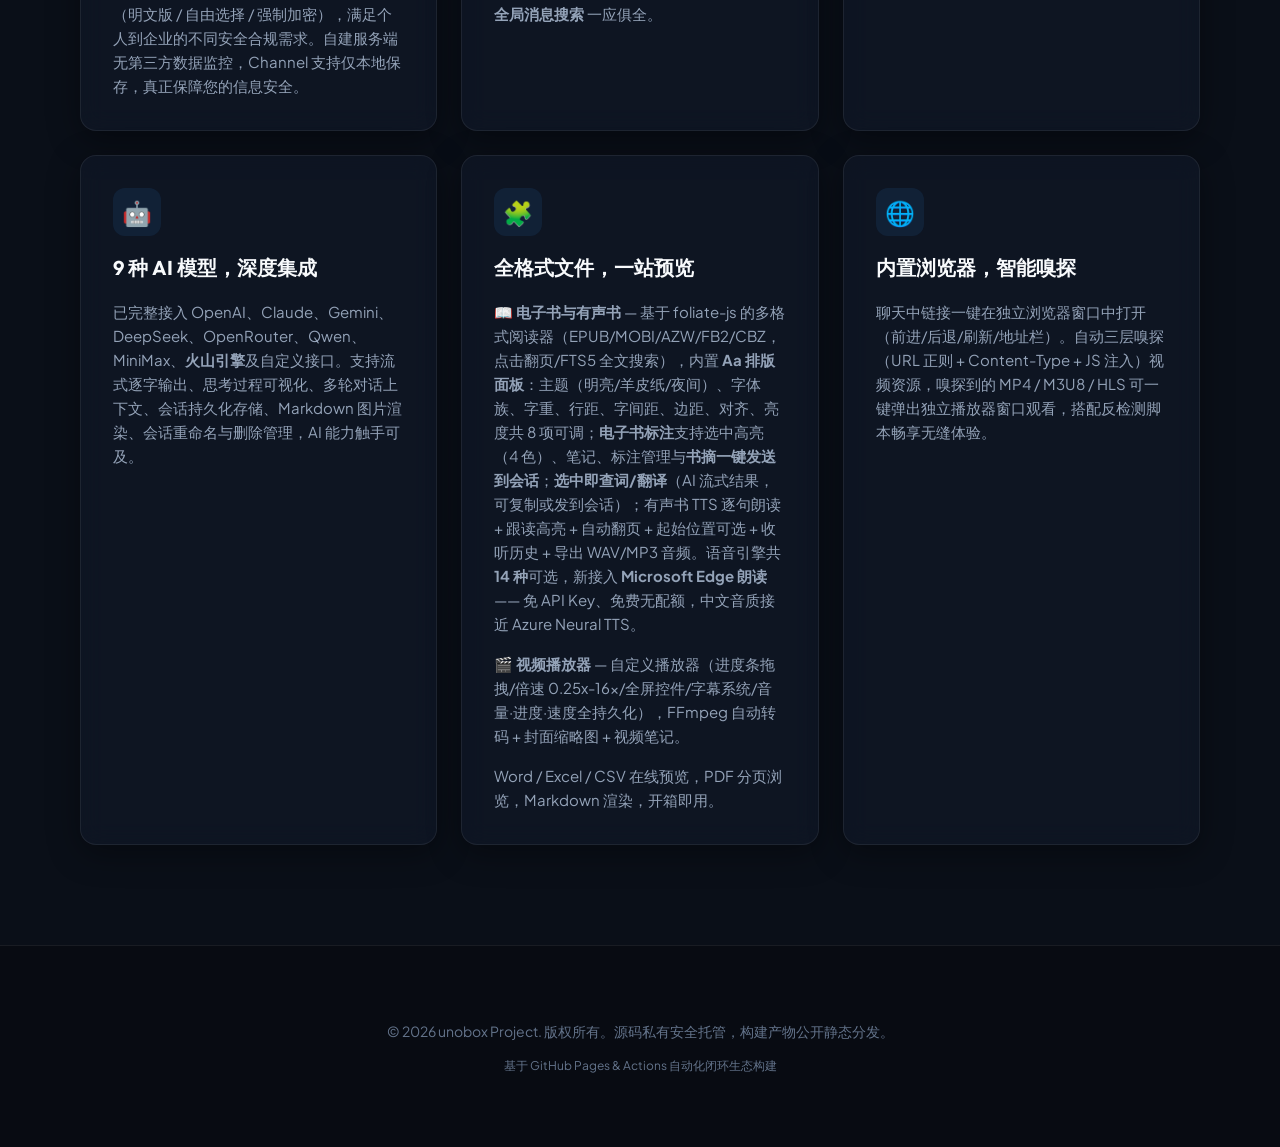
==== commit 93322837: "deploy: samjoeyang/unobox@2c856e2aebf4edf065806dc9a46b8fb5bc70146a" ====
--- a/index.html
+++ b/index.html
@@ -33,7 +33,7 @@
 
   <!-- Hero 主视觉区 -->
   <section class="hero">
-    <div class="badge-version">LATEST VERSION v0.3.5</div>
+    <div class="badge-version">LATEST VERSION v0.4.0</div>
     <h1>私密即时通讯，由你掌控</h1>
     <p>unobox 是一款 Telegram 风格的高颜值私有即时通讯应用。集成 9 种 AI 模型（含火山引擎）、EPUB 有声书阅读与音频导出、全格式文件预览、自定义视频播放器、内置浏览器与三层智能视频嗅探。国际化 i18n 全面覆盖，移动端功能完整闭环（Paper 主题/投票/Bot/频道统计/搜索），支持 @成员提及、消息多选、全局搜索，让你的数据重回私有与安全。</p>
 
@@ -133,7 +133,7 @@
     <div class="glass-card feature-item">
       <div class="feature-icon">🧩</div>
       <h3>全格式文件，一站预览</h3>
-      <p><strong>📖 电子书与有声书</strong> — 基于 foliate-js 的多格式阅读器（EPUB/MOBI/AZW/FB2/CBZ，点击翻页/FTS5 全文搜索），内置 <strong>Aa 排版面板</strong>：主题（明亮/羊皮纸/夜间）、字体族、字重、行距、字间距、边距、对齐、亮度共 8 项可调；<strong>电子书标注</strong>支持选中高亮（4 色）、笔记、标注管理与<strong>书摘一键发送到会话</strong>；<strong>选中即查词/翻译</strong>（AI 流式结果，可复制或发到会话）；有声书 TTS 逐句朗读 + 跟读高亮 + 自动翻页 + 起始位置可选 + 收听历史 + 导出 WAV/MP3 音频。</p>
+      <p><strong>📖 电子书与有声书</strong> — 基于 foliate-js 的多格式阅读器（EPUB/MOBI/AZW/FB2/CBZ，点击翻页/FTS5 全文搜索），内置 <strong>Aa 排版面板</strong>：主题（明亮/羊皮纸/夜间）、字体族、字重、行距、字间距、边距、对齐、亮度共 8 项可调；<strong>电子书标注</strong>支持选中高亮（4 色）、笔记、标注管理与<strong>书摘一键发送到会话</strong>；<strong>选中即查词/翻译</strong>（AI 流式结果，可复制或发到会话）；有声书 TTS 逐句朗读 + 跟读高亮 + 自动翻页 + 起始位置可选 + 收听历史 + 导出 WAV/MP3 音频。语音引擎共 <strong>14 种</strong>可选，新接入 <strong>Microsoft Edge 朗读</strong> —— 免 API Key、免费无配额，中文音质接近 Azure Neural TTS。</p>
       <p><strong>🎬 视频播放器</strong> — 自定义播放器（进度条拖拽/倍速 0.25x-16x/全屏控件/字幕系统/音量·进度·速度全持久化），FFmpeg 自动转码 + 封面缩略图 + 视频笔记。</p>
       <p>Word / Excel / CSV 在线预览，PDF 分页浏览，Markdown 渲染，开箱即用。</p>
     </div>
@@ -159,7 +159,7 @@
       linux: `<i class="fa-brands fa-linux" style="font-size:20px;margin-right:8px;vertical-align:middle"></i>`
     };
 
-    let currentVersion = '0.3.5'; // 默认 fallback
+    let currentVersion = '0.4.0'; // 默认 fallback
 
     // 智能检测操作系统
     function getOS() {
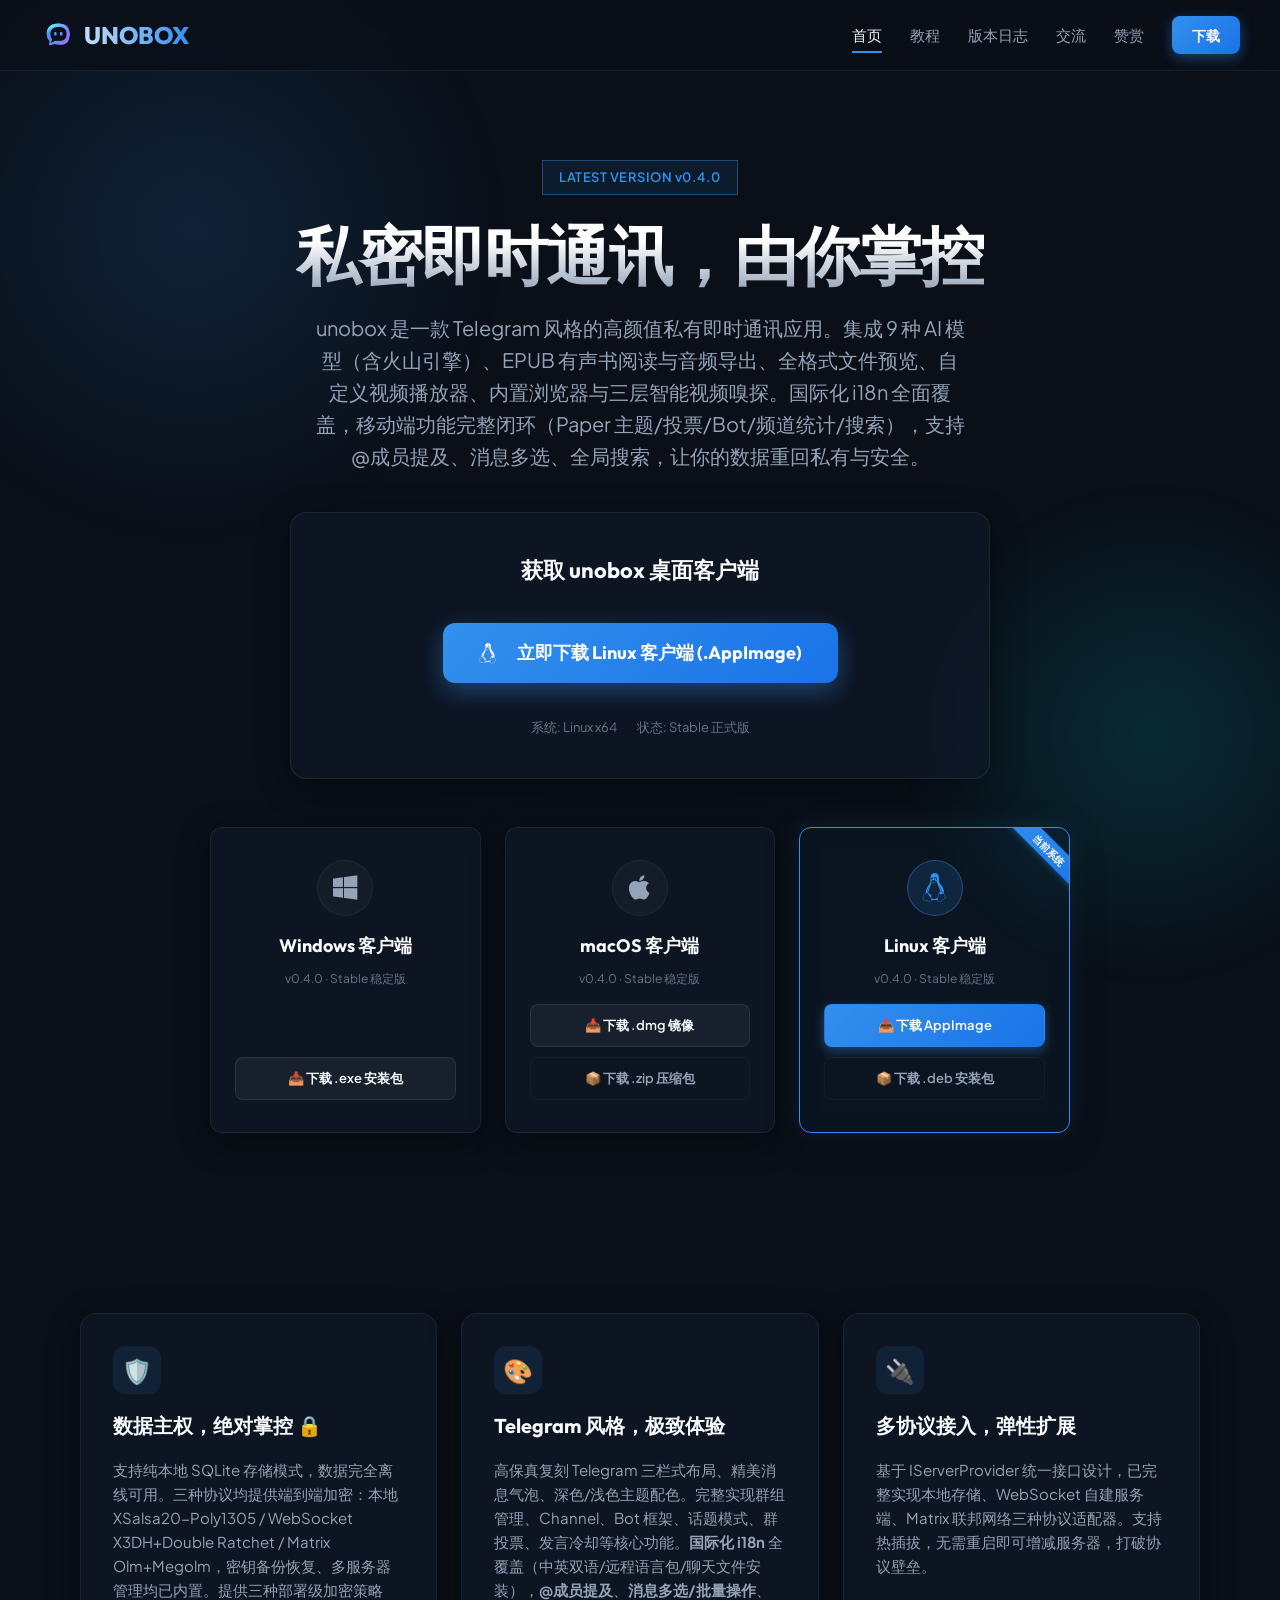
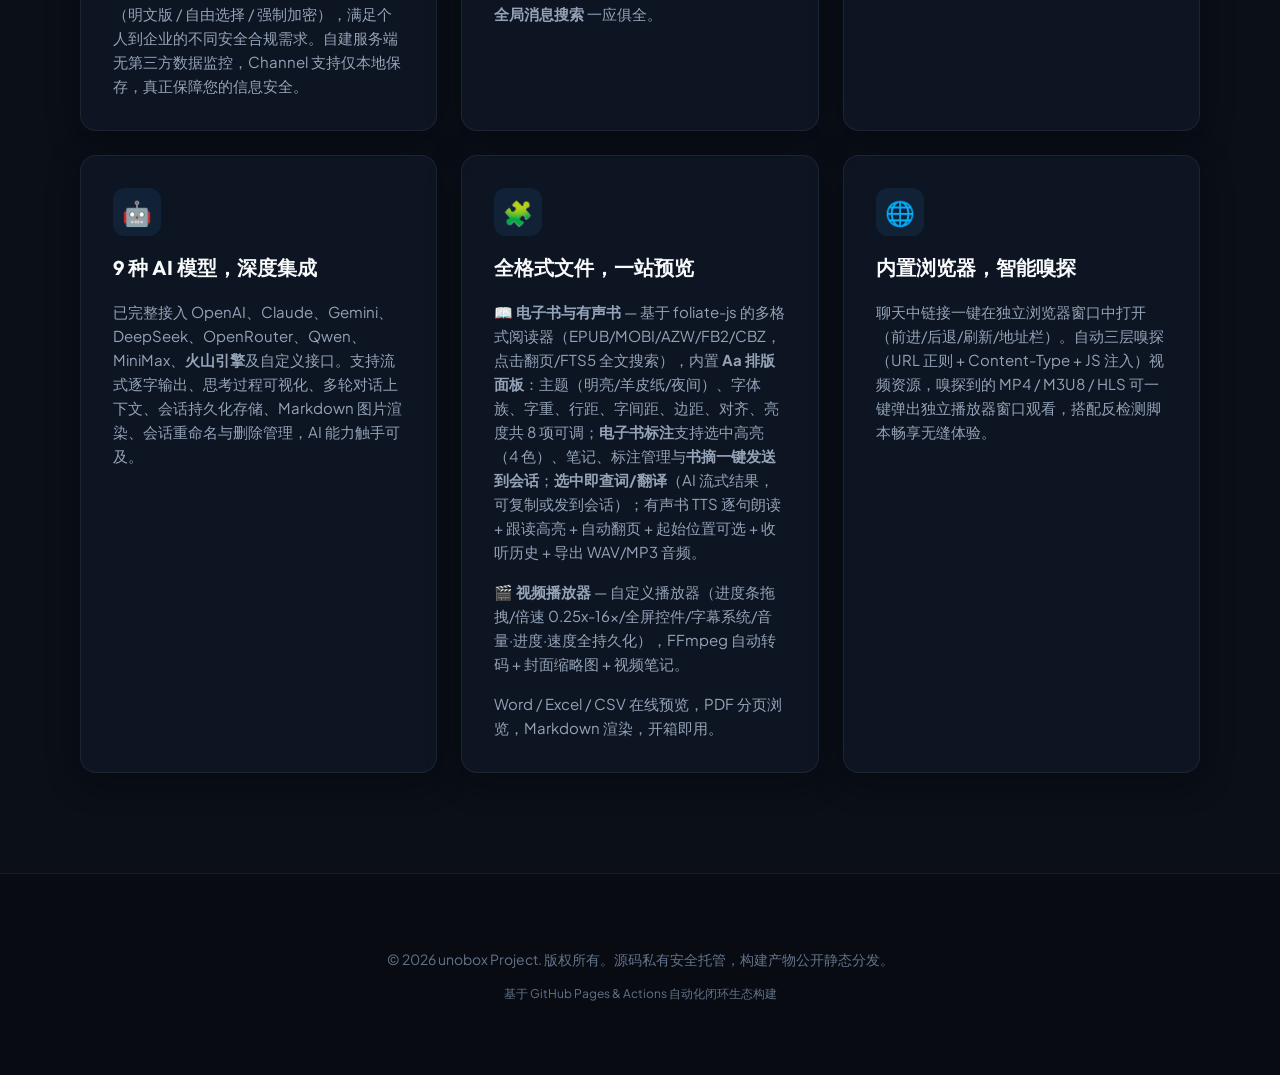
==== commit d917e79c: "deploy: samjoeyang/unobox@b81ca44a46a7893c888c2107f9b2b5fa4f35d40d" ====
--- a/index.html
+++ b/index.html
@@ -133,7 +133,7 @@
     <div class="glass-card feature-item">
       <div class="feature-icon">🧩</div>
       <h3>全格式文件，一站预览</h3>
-      <p><strong>📖 电子书与有声书</strong> — 基于 foliate-js 的多格式阅读器（EPUB/MOBI/AZW/FB2/CBZ，点击翻页/FTS5 全文搜索），内置 <strong>Aa 排版面板</strong>：主题（明亮/羊皮纸/夜间）、字体族、字重、行距、字间距、边距、对齐、亮度共 8 项可调；<strong>电子书标注</strong>支持选中高亮（4 色）、笔记、标注管理与<strong>书摘一键发送到会话</strong>；<strong>选中即查词/翻译</strong>（AI 流式结果，可复制或发到会话）；有声书 TTS 逐句朗读 + 跟读高亮 + 自动翻页 + 起始位置可选 + 收听历史 + 导出 WAV/MP3 音频。语音引擎共 <strong>14 种</strong>可选，新接入 <strong>Microsoft Edge 朗读</strong> —— 免 API Key、免费无配额，中文音质接近 Azure Neural TTS。</p>
+      <p><strong>📖 电子书与有声书</strong> — 基于 foliate-js 的多格式阅读器（EPUB/MOBI/AZW/FB2/CBZ，点击翻页/FTS5 全文搜索），内置 <strong>Aa 排版面板</strong>：主题（明亮/羊皮纸/夜间）、字体族、字重、行距、字间距、边距、对齐、亮度共 8 项可调；<strong>电子书标注</strong>支持选中高亮（4 色）、笔记、标注管理与<strong>书摘一键发送到会话</strong>；<strong>选中即查词/翻译</strong>（AI 流式结果，可复制或发到会话）；有声书 TTS 逐句朗读 + 跟读高亮 + 自动翻页 + 起始位置可选 + 收听历史 + 导出 WAV/MP3 音频。</p>
       <p><strong>🎬 视频播放器</strong> — 自定义播放器（进度条拖拽/倍速 0.25x-16x/全屏控件/字幕系统/音量·进度·速度全持久化），FFmpeg 自动转码 + 封面缩略图 + 视频笔记。</p>
       <p>Word / Excel / CSV 在线预览，PDF 分页浏览，Markdown 渲染，开箱即用。</p>
     </div>
